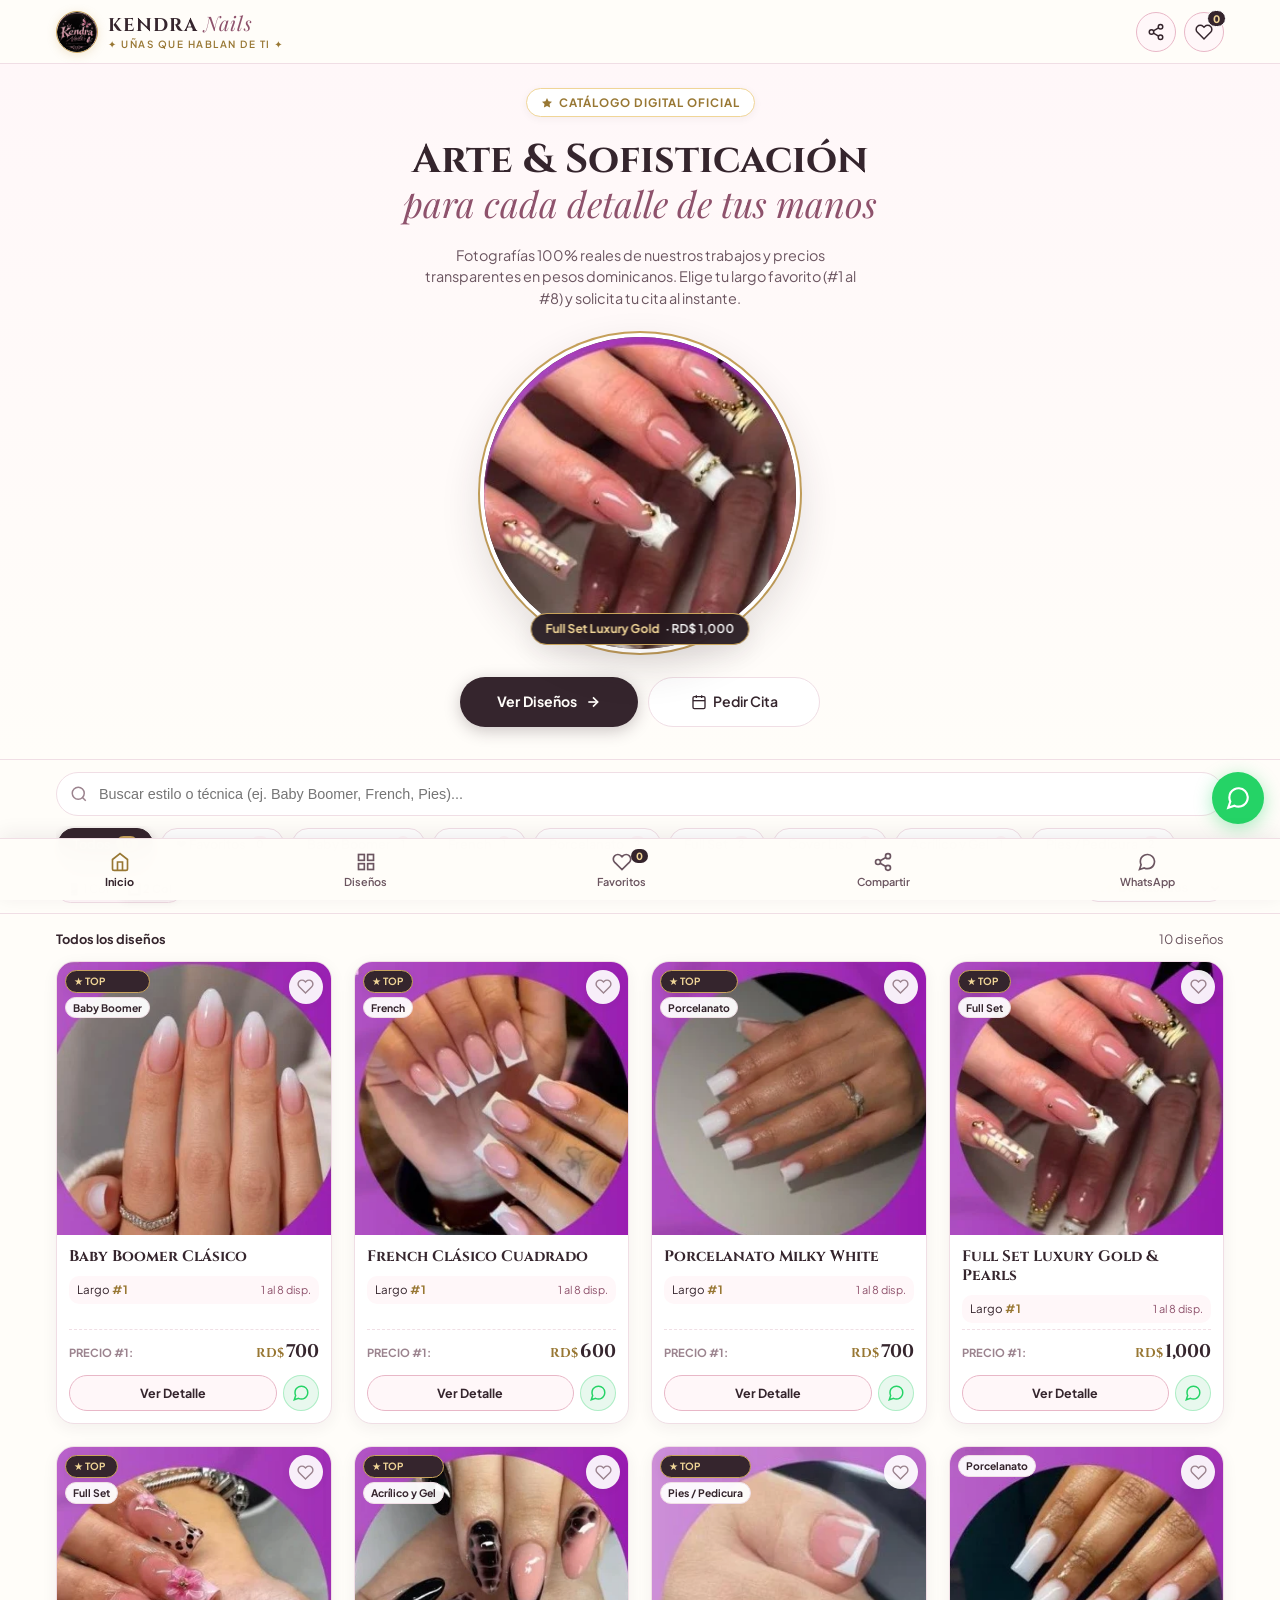
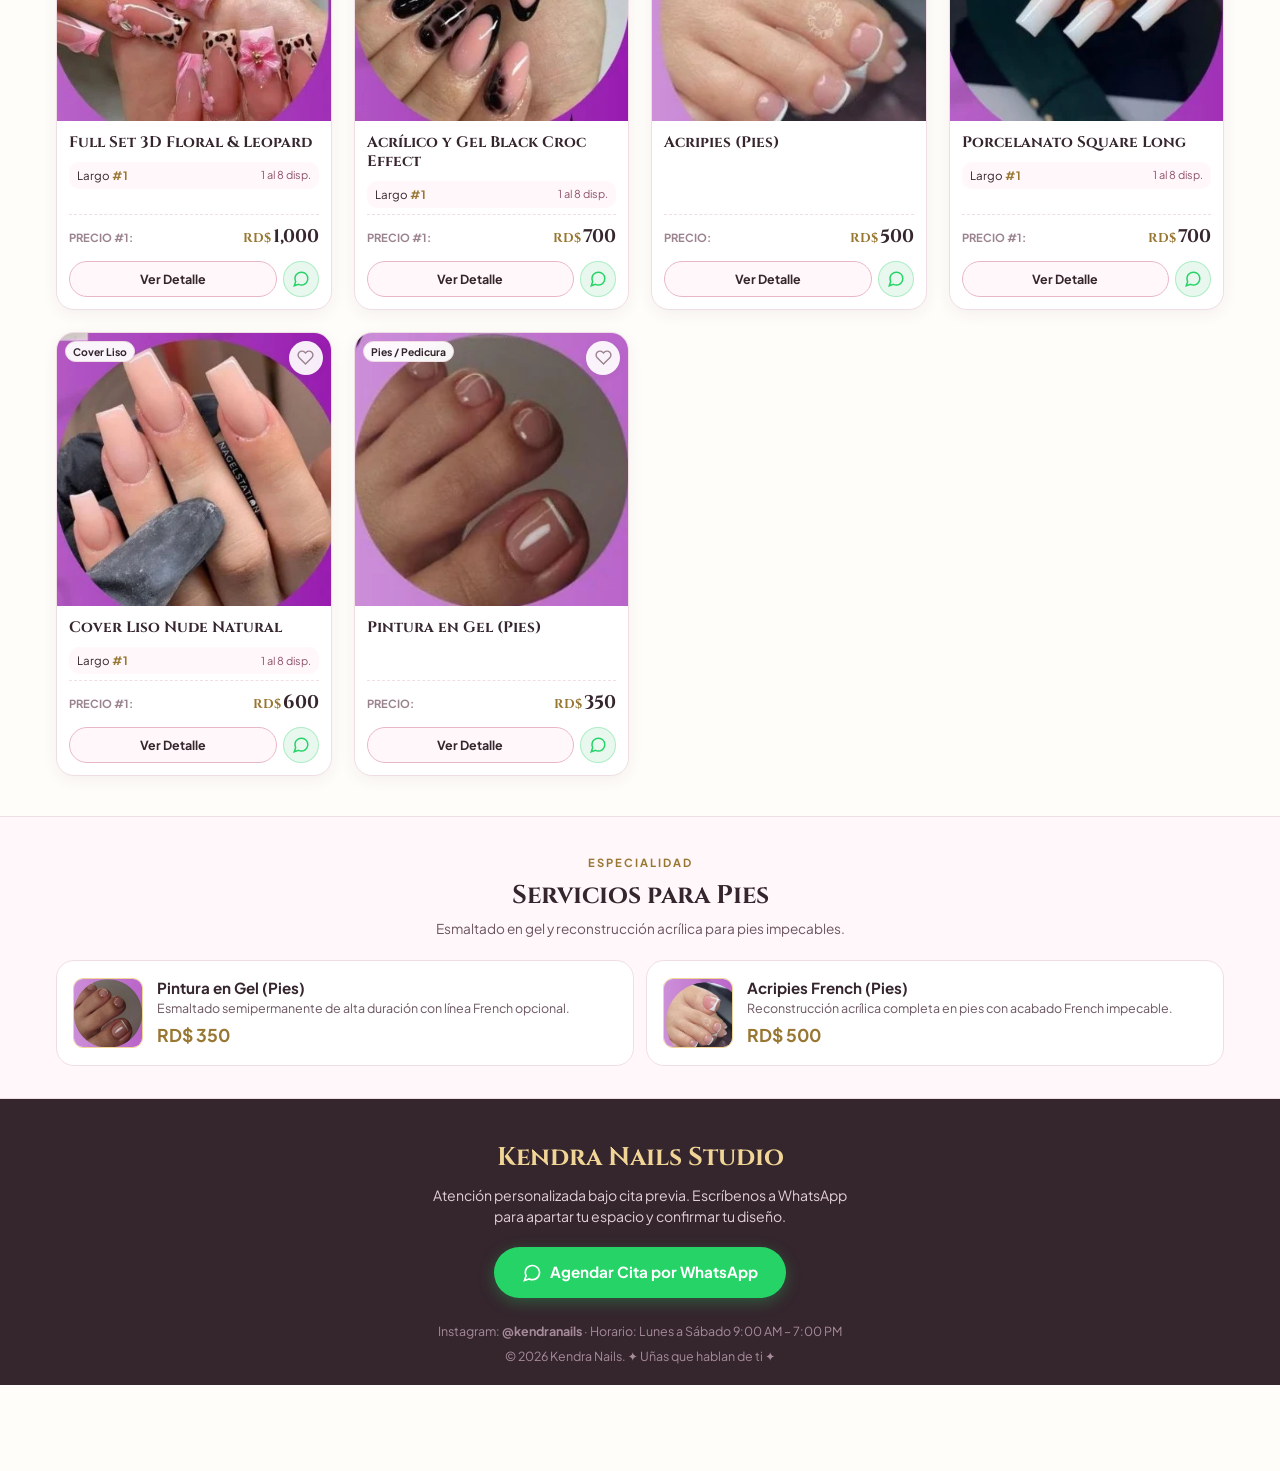
==== index.html @ 07004eea "feat: Kendra Nails Catalogo Digital Premium Mobile-First & PWA" ====
<!DOCTYPE html>
<html lang="es">
<head>
  <meta charset="UTF-8">
  <meta name="viewport" content="width=device-width, initial-scale=1.0, maximum-scale=5.0, viewport-fit=cover">
  <title>Kendra Nails — Catálogo Digital Premium</title>
  <meta name="description" content="Catálogo digital interactivo de Kendra Nails para celulares. Explora diseños de uñas reales, selecciona tu largo (#1 al #8) y consulta precios transparentes en pesos dominicanos.">
  <meta name="theme-color" content="#35252D">

  <!-- Configuración PWA / Modo App en Celulares (iPhone & Android) -->
  <link rel="manifest" href="manifest.json">
  <meta name="apple-mobile-web-app-capable" content="yes">
  <meta name="apple-mobile-web-app-status-bar-style" content="black-translucent">
  <meta name="apple-mobile-web-app-title" content="Kendra Nails">
  <link rel="apple-touch-icon" href="assets/images/crops/kendra_logo_circle.png">
  <link rel="icon" type="image/svg+xml" href="assets/favicon.svg">

  <!-- Open Graph para compartir en WhatsApp e Instagram -->
  <meta property="og:type" content="website">
  <meta property="og:title" content="Kendra Nails — Catálogo Digital Premium">
  <meta property="og:description" content="✦ Uñas que hablan de ti ✦ Explora nuestros diseños y precios reales en acrílico, French, Baby Boomer, Porcelanato y pedicura.">
  <meta property="og:image" content="assets/images/crops/kendra_logo_square.jpg">

  <!-- Google Fonts: Playfair Display, Cinzel, Plus Jakarta Sans -->
  <link rel="preconnect" href="https://fonts.googleapis.com">
  <link rel="preconnect" href="https://fonts.gstatic.com" crossorigin>
  <link href="https://fonts.googleapis.com/css2?family=Cinzel:wght@600;700&family=Playfair+Display:ital,wght@0,600;0,700;1,400&family=Plus+Jakarta+Sans:wght@400;500;600;700;800&display=swap" rel="stylesheet">

  <link rel="stylesheet" href="css/styles.css">
</head>
<body>

  <!-- =======================================================================
       1. CABECERA SUPERIOR MÓVIL (TOP BAR ESTILO APP)
       ======================================================================= -->
  <header class="site-header" id="siteHeader">
    <div class="container header-inner">
      <a href="#inicio" class="header-brand" aria-label="Kendra Nails Inicio">
        <div class="brand-emblem">
          <img src="assets/images/crops/kendra_logo_circle.png" alt="Emblema Kendra Nails" onerror="this.onerror=null; this.src='assets/favicon.svg';">
        </div>
        <div class="brand-titles">
          <span class="brand-name">KENDRA <span>Nails</span></span>
          <span class="brand-tagline">✦ Uñas que hablan de ti ✦</span>
        </div>
      </a>

      <div class="header-actions">
        <!-- Botón Compartir Catálogo -->
        <button class="btn-header-action" id="btnShareCatalog" aria-label="Compartir catálogo" title="Compartir catálogo">
          <svg width="18" height="18" viewBox="0 0 24 24" fill="none" stroke="currentColor" stroke-width="2">
            <circle cx="18" cy="5" r="3"/>
            <circle cx="6" cy="12" r="3"/>
            <circle cx="18" cy="19" r="3"/>
            <line x1="8.59" y1="13.51" x2="15.42" y2="17.49"/>
            <line x1="15.41" y1="6.51" x2="8.59" y2="10.49"/>
          </svg>
        </button>

        <!-- Botón Favoritos -->
        <button class="btn-header-action" id="btnHeaderFav" aria-label="Ver favoritos guardados" title="Mis favoritos">
          <svg width="18" height="18" viewBox="0 0 24 24" fill="none" stroke="currentColor" stroke-width="2">
            <path d="M20.84 4.61a5.5 5.5 0 0 0-7.78 0L12 5.67l-1.06-1.06a5.5 5.5 0 0 0-7.78 7.78l1.06 1.06L12 21.23l7.78-7.78 1.06-1.06a5.5 5.5 0 0 0 0-7.78z"/>
          </svg>
          <span class="fav-counter-badge" id="headerFavBadge">0</span>
        </button>
      </div>
    </div>
  </header>

  <main>
    <!-- =======================================================================
         2. HERO / PORTADA COMPACTA PARA CELULARES
         ======================================================================= -->
    <section class="hero-section" id="inicio">
      <div class="container hero-mobile-container">
        <div class="hero-badge-pill">
          <svg width="12" height="12" viewBox="0 0 24 24" fill="currentColor">
            <polygon points="12 2 15.09 8.26 22 9.27 17 14.14 18.18 21.02 12 17.77 5.82 21.02 7 14.14 2 9.27 8.91 8.26 12 2"/>
          </svg>
          <span>CATÁLOGO DIGITAL OFICIAL</span>
        </div>

        <h1 class="hero-title-mobile">
          Arte & Sofisticación
          <span class="title-accent">para cada detalle de tus manos</span>
        </h1>

        <p class="hero-text-mobile">
          Fotografías 100% reales de nuestros trabajos y precios transparentes en pesos dominicanos. Elige tu largo favorito (#1 al #8) y solicita tu cita al instante.
        </p>

        <!-- Vitrina circular luxury con el trabajo real destacado -->
        <div class="hero-reel-mobile">
          <div class="hero-reel-card">
            <img src="assets/images/crops/fullset_luxury_card.webp" alt="Diseño real Kendra Nails" loading="eager" onerror="this.onerror=null; this.src='assets/images/original/sheet_full_set.jpg';">
          </div>
          <div class="hero-reel-badge">
            <span>Full Set Luxury Gold</span> · RD$ 1,000
          </div>
        </div>

        <div class="hero-cta-group">
          <a href="#catalogo" class="btn-hero-primary">
            <span>Ver Diseños</span>
            <svg width="16" height="16" viewBox="0 0 24 24" fill="none" stroke="currentColor" stroke-width="2.5">
              <line x1="5" y1="12" x2="19" y2="12"/>
              <polyline points="12 5 19 12 12 19"/>
            </svg>
          </a>

          <a href="#contacto" class="btn-hero-secondary">
            <svg width="16" height="16" viewBox="0 0 24 24" fill="none" stroke="currentColor" stroke-width="2">
              <rect x="3" y="4" width="18" height="18" rx="2" ry="2"/>
              <line x1="16" y1="2" x2="16" y2="6"/>
              <line x1="8" y1="2" x2="8" y2="6"/>
              <line x1="3" y1="10" x2="21" y2="10"/>
            </svg>
            <span>Pedir Cita</span>
          </a>
        </div>
      </div>
    </section>

    <!-- =======================================================================
         3. BARRA DE HERRAMIENTAS: BÚSQUEDA Y FILTROS TÁCTILES
         ======================================================================= -->
    <section class="catalog-toolbar-section" id="catalogToolbar">
      <div class="container">
        <!-- Buscador táctil -->
        <div class="toolbar-search-box">
          <svg class="search-icon" width="18" height="18" viewBox="0 0 24 24" fill="none" stroke="currentColor" stroke-width="2">
            <circle cx="11" cy="11" r="8"/>
            <line x1="21" y1="21" x2="16.65" y2="16.65"/>
          </svg>
          <input type="text" id="catalogSearchInput" class="search-input-mobile" placeholder="Buscar estilo o técnica (ej. Baby Boomer, French, Pies)..." autocomplete="off">
          <span class="search-clear-btn" id="searchClearBtn" title="Limpiar búsqueda">&times;</span>
        </div>

        <!-- Filtros horizontales desplazables con el dedo -->
        <nav class="filter-scroll-wrapper" id="filterPillsContainer" aria-label="Categorías de uñas">
          <!-- Renderizado dinámico con JS -->
        </nav>

        <!-- Subfila de controles: Alternar vista 1 Col / 2 Col y ordenar -->
        <div class="catalog-controls-subrow">
          <div class="view-layout-toggle" aria-label="Alternar diseño de cuadrícula">
            <button class="btn-view-toggle" id="btnView1Col" title="Vista grande (1 columna)">
              <span>📱 1 Col</span>
            </button>
            <button class="btn-view-toggle active" id="btnView2Col" title="Vista cuadrícula (2 columnas)">
              <span>🔲 2 Col</span>
            </button>
          </div>

          <div style="display:flex; align-items:center; gap:6px;">
            <select id="catalogSortSelect" class="sort-select-mobile" aria-label="Ordenar catálogo por">
              <option value="destacados">✨ Destacados</option>
              <option value="precio-asc">💵 Menor precio</option>
              <option value="precio-desc">💎 Mayor precio</option>
              <option value="nombre">🔤 Nombre A-Z</option>
            </select>
          </div>
        </div>
      </div>
    </section>

    <!-- =======================================================================
         4. CUADRÍCULA DE DISEÑOS ADAPTADA A CELULAR
         ======================================================================= -->
    <section class="catalog-container" id="catalogo">
      <div class="container">
        <div style="display:flex; justify-content:space-between; align-items:center; margin-bottom:12px; font-size:0.8rem; color:var(--c-text-muted);">
          <span id="activeFilterLabel" style="font-weight:700; color:var(--c-plum);">Todos los diseños</span>
          <span id="catalogResultsCount">Cargando catálogo...</span>
        </div>

        <!-- Cuadrícula interactiva -->
        <div class="designs-grid" id="designsGrid">
          <!-- Renderizado de tarjetas con JavaScript -->
        </div>
      </div>
    </section>

    <!-- =======================================================================
         5. SERVICIOS PARA PIES (DESTACADO)
         ======================================================================= -->
    <section style="padding: 32px 0; background: var(--c-rose-light); border-top: 1px solid var(--c-border); border-bottom: 1px solid var(--c-border);" id="servicios-pies">
      <div class="container">
        <div style="text-align:center; margin-bottom: 20px;">
          <span style="font-size:0.7rem; text-transform:uppercase; letter-spacing:2px; font-weight:700; color:var(--c-gold-dark);">Especialidad</span>
          <h2 style="font-family:var(--font-display); font-size:1.6rem; color:var(--c-plum); margin:4px 0;">Servicios para Pies</h2>
          <p style="font-size:0.85rem; color:var(--c-text-muted);">Esmaltado en gel y reconstrucción acrílica para pies impecables.</p>
        </div>

        <div style="display:grid; grid-template-columns: repeat(auto-fit, minmax(260px, 1fr)); gap: 12px;">
          <div style="background:#FFF; border-radius:var(--radius-md); padding:16px; border:1px solid var(--c-border); display:flex; gap:14px; align-items:center;">
            <img src="assets/images/crops/pies_gel_card.webp" alt="Pintura en gel pies" style="width:70px; height:70px; border-radius:var(--radius-sm); object-fit:cover; border:1px solid var(--c-gold-light);">
            <div>
              <h4 style="font-size:0.95rem; color:var(--c-plum); font-weight:700;">Pintura en Gel (Pies)</h4>
              <p style="font-size:0.78rem; color:var(--c-text-muted); margin-bottom:4px;">Esmaltado semipermanente de alta duración con línea French opcional.</p>
              <strong style="color:var(--c-gold-dark); font-size:1.1rem;">RD$ 350</strong>
            </div>
          </div>

          <div style="background:#FFF; border-radius:var(--radius-md); padding:16px; border:1px solid var(--c-border); display:flex; gap:14px; align-items:center;">
            <img src="assets/images/crops/pies_acripies_card.webp" alt="Acripies pies" style="width:70px; height:70px; border-radius:var(--radius-sm); object-fit:cover; border:1px solid var(--c-gold-light);">
            <div>
              <h4 style="font-size:0.95rem; color:var(--c-plum); font-weight:700;">Acripies French (Pies)</h4>
              <p style="font-size:0.78rem; color:var(--c-text-muted); margin-bottom:4px;">Reconstrucción acrílica completa en pies con acabado French impecable.</p>
              <strong style="color:var(--c-gold-dark); font-size:1.1rem;">RD$ 500</strong>
            </div>
          </div>
        </div>
      </div>
    </section>

    <!-- =======================================================================
         6. CONTACTO & CITAS
         ======================================================================= -->
    <section style="padding: 40px 0 20px; background: var(--c-plum); color: var(--c-ivory);" id="contacto">
      <div class="container" style="text-align: center;">
        <h3 style="font-family:var(--font-display); font-size:1.6rem; color:var(--c-gold-light); margin-bottom:8px;">Kendra Nails Studio</h3>
        <p style="font-size:0.88rem; color:#E2CFD8; max-width:440px; margin:0 auto 20px;">
          Atención personalizada bajo cita previa. Escríbenos a WhatsApp para apartar tu espacio y confirmar tu diseño.
        </p>

        <a href="https://wa.me/8090000000?text=%C2%A1Hola%20Kendra%20Nails!%20Vi%20su%20cat%C3%A1logo%20digital%20y%20me%20gustar%C3%ADa%20agendar%20una%20cita." target="_blank" rel="noopener" style="display:inline-flex; align-items:center; gap:8px; background:var(--c-whatsapp); color:#FFF; padding:14px 28px; border-radius:var(--radius-full); font-weight:700; font-size:0.95rem; box-shadow:0 4px 16px rgba(37,211,102,0.3);">
          <svg width="20" height="20" viewBox="0 0 24 24" fill="none" stroke="currentColor" stroke-width="2">
            <path d="M21 11.5a8.38 8.38 0 0 1-.9 3.8 8.5 8.5 0 0 1-7.6 4.7 8.38 8.38 0 0 1-3.8-.9L3 21l1.9-5.7a8.38 8.38 0 0 1-.9-3.8 8.5 8.5 0 0 1 4.7-7.6 8.38 8.38 0 0 1 3.8-.9h.5a8.48 8.48 0 0 1 8 8v.5z"/>
          </svg>
          <span>Agendar Cita por WhatsApp</span>
        </a>

        <div style="margin-top: 24px; font-size: 0.78rem; color: #A68B99;">
          <p>Instagram: <strong>@kendranails</strong> · Horario: Lunes a Sábado 9:00 AM – 7:00 PM</p>
          <p style="margin-top:6px;">&copy; 2026 Kendra Nails. ✦ Uñas que hablan de ti ✦</p>
        </div>
      </div>
    </section>
  </main>

  <!-- =======================================================================
       7. BOTÓN FLOTANTE DIRECTO DE WHATSAPP
       ======================================================================= -->
  <a href="https://wa.me/8090000000?text=%C2%A1Hola%20Kendra%20Nails!%20Vi%20su%20cat%C3%A1logo%20digital%20y%20tengo%20una%20consulta." target="_blank" rel="noopener" class="floating-wa-bubble" aria-label="Escribir por WhatsApp" title="WhatsApp Kendra Nails">
    <svg width="26" height="26" viewBox="0 0 24 24" fill="none" stroke="currentColor" stroke-width="2">
      <path d="M21 11.5a8.38 8.38 0 0 1-.9 3.8 8.5 8.5 0 0 1-7.6 4.7 8.38 8.38 0 0 1-3.8-.9L3 21l1.9-5.7a8.38 8.38 0 0 1-.9-3.8 8.5 8.5 0 0 1 4.7-7.6 8.38 8.38 0 0 1 3.8-.9h.5a8.48 8.48 0 0 1 8 8v.5z"/>
    </svg>
  </a>

  <!-- =======================================================================
       8. BARRA DE NAVEGACIÓN INFERIOR PARA PULGAR (THUMB BAR CLIENTAS)
       ======================================================================= -->
  <nav class="mobile-bottom-bar" aria-label="Navegación del catálogo">
    <button class="thumb-nav-btn active" data-nav="home">
      <svg width="20" height="20" viewBox="0 0 24 24" fill="none" stroke="currentColor" stroke-width="2">
        <path d="M3 9l9-7 9 7v11a2 2 0 0 1-2 2H5a2 2 0 0 1-2-2z"/>
        <polyline points="9 22 9 12 15 12 15 22"/>
      </svg>
      <span>Inicio</span>
    </button>

    <button class="thumb-nav-btn" data-nav="catalog">
      <svg width="20" height="20" viewBox="0 0 24 24" fill="none" stroke="currentColor" stroke-width="2">
        <rect x="3" y="3" width="7" height="7"/>
        <rect x="14" y="3" width="7" height="7"/>
        <rect x="14" y="14" width="7" height="7"/>
        <rect x="3" y="14" width="7" height="7"/>
      </svg>
      <span>Diseños</span>
    </button>

    <button class="thumb-nav-btn" data-nav="favorites">
      <svg width="20" height="20" viewBox="0 0 24 24" fill="none" stroke="currentColor" stroke-width="2">
        <path d="M20.84 4.61a5.5 5.5 0 0 0-7.78 0L12 5.67l-1.06-1.06a5.5 5.5 0 0 0-7.78 7.78l1.06 1.06L12 21.23l7.78-7.78 1.06-1.06a5.5 5.5 0 0 0 0-7.78z"/>
      </svg>
      <span class="thumb-badge" id="bottomFavBadge">0</span>
      <span>Favoritos</span>
    </button>

    <button class="thumb-nav-btn" data-nav="share">
      <svg width="20" height="20" viewBox="0 0 24 24" fill="none" stroke="currentColor" stroke-width="2">
        <circle cx="18" cy="5" r="3"/>
        <circle cx="6" cy="12" r="3"/>
        <circle cx="18" cy="19" r="3"/>
        <line x1="8.59" y1="13.51" x2="15.42" y2="17.49"/>
        <line x1="15.41" y1="6.51" x2="8.59" y2="10.49"/>
      </svg>
      <span>Compartir</span>
    </button>

    <button class="thumb-nav-btn" data-nav="whatsapp">
      <svg width="20" height="20" viewBox="0 0 24 24" fill="none" stroke="currentColor" stroke-width="2">
        <path d="M21 11.5a8.38 8.38 0 0 1-.9 3.8 8.5 8.5 0 0 1-7.6 4.7 8.38 8.38 0 0 1-3.8-.9L3 21l1.9-5.7a8.38 8.38 0 0 1-.9-3.8 8.5 8.5 0 0 1 4.7-7.6 8.38 8.38 0 0 1 3.8-.9h.5a8.48 8.48 0 0 1 8 8v.5z"/>
      </svg>
      <span>WhatsApp</span>
    </button>
  </nav>

  <!-- =======================================================================
       9. MODAL INFERIOR ESTILO BOTTOM SHEET DRAWER (DETALLE DE DISEÑO)
       ======================================================================= -->
  <div class="modal-overlay" id="designModalBackdrop" role="dialog" aria-modal="true">
    <div class="bottom-sheet-card">
      <div class="sheet-handle-bar"></div>
      
      <div class="sheet-header-mobile">
        <div style="font-family:var(--font-display); font-size:0.95rem; font-weight:700; color:var(--c-plum);" id="sheetModalHeaderCategory">
          Kendra Nails
        </div>
        <button class="btn-sheet-close" id="modalCloseBtn" aria-label="Cerrar">&times;</button>
      </div>

      <div class="sheet-body-scrollable" id="sheetModalBody">
        <!-- Contenido inyectado dinámicamente -->
      </div>

      <!-- Barra de acción fija al alcance del pulgar -->
      <div class="sheet-fixed-footer" id="sheetFixedFooter">
        <!-- Botón de WhatsApp fijado abajo -->
      </div>
    </div>
  </div>

  <!-- Contenedor de Toasts -->
  <div class="toast-container" id="toastContainer" aria-live="polite"></div>

  <script src="js/config.js"></script>
  <script src="js/app.js"></script>
  
  <!-- Registro de Service Worker para PWA -->
  <script>
    if ('serviceWorker' in navigator) {
      window.addEventListener('load', () => {
        navigator.serviceWorker.register('./sw.js').catch(err => console.log('SW error:', err));
      });
    }
  </script>
</body>
</html>
---- css/styles.css ----
/* ==========================================================================
   KENDRA NAILS — PREMIUM DIGITAL CATALOG STYLESHEET (MOBILE-FIRST EDITION)
   Optimizada específicamente para celulares, navegación con pulgar y PWA
   ========================================================================== */

/* --------------------------------------------------------------------------
   1. VARIABLES & DESIGN TOKENS
   -------------------------------------------------------------------------- */
:root {
  /* Paleta oficial de Kendra Nails */
  --c-rose-soft: #E8B7C7;
  --c-rose-light: #FFF7F9;
  --c-ivory: #FFFDF9;
  --c-gold: #C9A45C;
  --c-gold-light: #F0D597;
  --c-gold-dark: #987733;
  --c-plum: #35252D;
  --c-plum-dark: #22161D;
  --c-plum-deep: #190F15;
  --c-plum-light: #4A3440;
  --c-rose-muted: #A66B83;
  --c-rose-deep: #8E526C;

  /* Colores funcionales */
  --c-bg: #FFFDF9;
  --c-bg-card: #FFFFFF;
  --c-bg-alt: #FFF7F9;
  --c-text-main: #2D1E26;
  --c-text-muted: #6B5560;
  --c-text-light: #9B838E;
  --c-border: #F0DEE5;
  --c-border-gold: rgba(201, 164, 92, 0.4);
  --c-success: #2E7D32;
  --c-whatsapp: #25D366;

  /* Gradientes */
  --grad-gold: linear-gradient(135deg, #F0D597 0%, #C9A45C 50%, #987733 100%);
  --grad-plum: linear-gradient(145deg, #3E2935 0%, #24171E 100%);
  --grad-rose: linear-gradient(135deg, #FFF7F9 0%, #F8E5EC 100%);

  /* Tipografías */
  --font-serif: 'Playfair Display', Georgia, serif;
  --font-display: 'Cinzel', 'Playfair Display', serif;
  --font-sans: 'Plus Jakarta Sans', system-ui, -apple-system, BlinkMacSystemFont, 'Segoe UI', Roboto, sans-serif;

  /* Sombras luxury */
  --shadow-sm: 0 2px 8px rgba(53, 37, 45, 0.05);
  --shadow-md: 0 8px 24px rgba(53, 37, 45, 0.08);
  --shadow-lg: 0 16px 40px rgba(53, 37, 45, 0.14);
  --shadow-gold: 0 8px 25px rgba(201, 164, 92, 0.25);
  --shadow-card: 0 4px 16px rgba(53, 37, 45, 0.06);

  /* Bordes & Transiciones */
  --radius-sm: 10px;
  --radius-md: 18px;
  --radius-lg: 26px;
  --radius-full: 9999px;
  --transition-fast: 0.2s cubic-bezier(0.4, 0, 0.2, 1);
  --transition-normal: 0.3s cubic-bezier(0.4, 0, 0.2, 1);
  --transition-bounce: 0.35s cubic-bezier(0.175, 0.885, 0.32, 1.275);

  /* Dimensiones seguras móviles */
  --header-height: 64px;
  --bottom-bar-height: 62px;
  --safe-bottom: env(safe-area-inset-bottom, 0px);
  --safe-top: env(safe-area-inset-top, 0px);
}

/* --------------------------------------------------------------------------
   2. RESET & MOBILE OPTIMIZATIONS
   -------------------------------------------------------------------------- */
*, *::before, *::after {
  box-sizing: border-box;
  margin: 0;
  padding: 0;
  -webkit-tap-highlight-color: transparent;
}

html {
  scroll-behavior: smooth;
  -webkit-text-size-adjust: 100%;
}

body {
  font-family: var(--font-sans);
  background-color: var(--c-bg);
  color: var(--c-text-main);
  line-height: 1.5;
  overflow-x: hidden;
  padding-bottom: calc(var(--bottom-bar-height) + var(--safe-bottom) + 24px);
  touch-action: manipulation;
}

img {
  max-width: 100%;
  height: auto;
  display: block;
  user-select: none;
  -webkit-user-select: none;
}

button {
  font-family: inherit;
  cursor: pointer;
  border: none;
  background: none;
  touch-action: manipulation;
}

a {
  color: inherit;
  text-decoration: none;
}

.container {
  width: 100%;
  max-width: 1200px;
  margin: 0 auto;
  padding: 0 16px;
}

/* --------------------------------------------------------------------------
   3. HEADER / TOP BAR (APP STYLE)
   -------------------------------------------------------------------------- */
.site-header {
  position: sticky;
  top: 0;
  z-index: 100;
  height: calc(var(--header-height) + var(--safe-top));
  padding-top: var(--safe-top);
  background: rgba(255, 253, 249, 0.94);
  backdrop-filter: blur(16px);
  -webkit-backdrop-filter: blur(16px);
  border-bottom: 1px solid var(--c-border);
  transition: var(--transition-normal);
}

.header-inner {
  height: var(--header-height);
  display: flex;
  align-items: center;
  justify-content: space-between;
  gap: 12px;
}

.header-brand {
  display: flex;
  align-items: center;
  gap: 10px;
  min-width: 0;
}

.brand-emblem {
  width: 42px;
  height: 42px;
  border-radius: var(--radius-full);
  border: 1.5px solid var(--c-gold);
  overflow: hidden;
  box-shadow: 0 2px 10px rgba(201, 164, 92, 0.25);
  flex-shrink: 0;
}

.brand-emblem img {
  width: 100%;
  height: 100%;
  object-fit: cover;
}

.brand-titles {
  display: flex;
  flex-direction: column;
  min-width: 0;
}

.brand-name {
  font-family: var(--font-display);
  font-size: 1.15rem;
  font-weight: 700;
  letter-spacing: 1px;
  color: var(--c-plum);
  line-height: 1.1;
  white-space: nowrap;
}

.brand-name span {
  font-family: var(--font-serif);
  font-style: italic;
  font-weight: 400;
  color: var(--c-rose-deep);
  font-size: 1.25rem;
}

.brand-tagline {
  font-size: 0.62rem;
  letter-spacing: 1.5px;
  text-transform: uppercase;
  color: var(--c-gold-dark);
  font-weight: 600;
  white-space: nowrap;
  overflow: hidden;
  text-overflow: ellipsis;
}

.header-actions {
  display: flex;
  align-items: center;
  gap: 8px;
  flex-shrink: 0;
}

.btn-header-action {
  width: 40px;
  height: 40px;
  border-radius: var(--radius-full);
  background: var(--c-rose-light);
  border: 1px solid var(--c-rose-soft);
  color: var(--c-plum);
  display: flex;
  align-items: center;
  justify-content: center;
  position: relative;
  transition: var(--transition-fast);
}

.btn-header-action:active {
  transform: scale(0.92);
  background: var(--c-rose-soft);
}

.fav-counter-badge {
  position: absolute;
  top: -3px;
  right: -3px;
  background: var(--c-plum);
  color: var(--c-gold-light);
  font-size: 0.65rem;
  font-weight: 800;
  padding: 1px 5px;
  border-radius: var(--radius-full);
  min-width: 17px;
  text-align: center;
  border: 1.5px solid #FFFFFF;
}

/* --------------------------------------------------------------------------
   4. HERO / PORTADA COMPACTA & MÓVIL
   -------------------------------------------------------------------------- */
.hero-section {
  position: relative;
  padding: 24px 0 32px;
  background: linear-gradient(180deg, #FFF7F9 0%, #FFFDF9 100%);
  border-bottom: 1px solid var(--c-border);
  overflow: hidden;
}

.hero-mobile-container {
  display: flex;
  flex-direction: column;
  align-items: center;
  text-align: center;
  gap: 20px;
}

.hero-badge-pill {
  display: inline-flex;
  align-items: center;
  gap: 6px;
  padding: 5px 14px;
  border-radius: var(--radius-full);
  background: #FFFFFF;
  border: 1px solid var(--c-gold-light);
  color: var(--c-gold-dark);
  font-size: 0.72rem;
  font-weight: 700;
  letter-spacing: 1px;
  box-shadow: var(--shadow-sm);
}

.hero-title-mobile {
  font-family: var(--font-display);
  font-size: clamp(1.8rem, 6.5vw, 2.5rem);
  font-weight: 700;
  color: var(--c-plum);
  line-height: 1.15;
}

.hero-title-mobile .title-accent {
  font-family: var(--font-serif);
  font-style: italic;
  font-weight: 400;
  color: var(--c-rose-deep);
  display: block;
  font-size: 0.9em;
}

.hero-text-mobile {
  font-size: 0.9rem;
  color: var(--c-text-muted);
  max-width: 440px;
  line-height: 1.5;
  margin: 0 auto;
}

/* Vitrina de fotos circular con destello luxury */
.hero-reel-mobile {
  position: relative;
  width: 100%;
  max-width: 320px;
  margin: 4px auto;
}

.hero-reel-card {
  position: relative;
  width: 100%;
  aspect-ratio: 1 / 1;
  border-radius: 50%;
  border: 4px solid #FFFFFF;
  box-shadow: var(--shadow-lg), 0 0 0 2px var(--c-gold);
  overflow: hidden;
  background: var(--c-plum);
}

.hero-reel-card img {
  width: 100%;
  height: 100%;
  object-fit: cover;
  transform: scale(1.05);
}

.hero-reel-badge {
  position: absolute;
  bottom: 8px;
  left: 50%;
  transform: translateX(-50%);
  background: rgba(34, 22, 29, 0.92);
  backdrop-filter: blur(8px);
  color: #FFFFFF;
  padding: 6px 14px;
  border-radius: var(--radius-full);
  font-size: 0.75rem;
  font-weight: 600;
  white-space: nowrap;
  border: 1px solid var(--c-gold);
  box-shadow: var(--shadow-md);
  display: flex;
  align-items: center;
  gap: 6px;
}

.hero-reel-badge span {
  color: var(--c-gold-light);
  font-weight: 700;
}

/* Botones de acción principales */
.hero-cta-group {
  display: flex;
  width: 100%;
  max-width: 360px;
  gap: 10px;
}

.btn-hero-primary {
  flex: 1;
  display: flex;
  align-items: center;
  justify-content: center;
  gap: 8px;
  padding: 13px 18px;
  border-radius: var(--radius-full);
  background: var(--c-plum);
  color: var(--c-ivory);
  font-size: 0.88rem;
  font-weight: 700;
  box-shadow: 0 4px 16px rgba(53, 37, 45, 0.25);
  transition: transform var(--transition-fast);
}

.btn-hero-primary:active {
  transform: scale(0.96);
}

.btn-hero-secondary {
  flex: 1;
  display: flex;
  align-items: center;
  justify-content: center;
  gap: 6px;
  padding: 13px 14px;
  border-radius: var(--radius-full);
  background: #FFFFFF;
  border: 1.5px solid var(--c-border);
  color: var(--c-plum);
  font-size: 0.88rem;
  font-weight: 600;
}

.btn-hero-secondary:active {
  transform: scale(0.96);
}

/* --------------------------------------------------------------------------
   5. BARRA DE HERRAMIENTAS Y FILTROS ADAPTABLES
   -------------------------------------------------------------------------- */
.catalog-toolbar-section {
  position: sticky;
  top: calc(var(--header-height) + var(--safe-top));
  z-index: 95;
  background: rgba(255, 253, 249, 0.96);
  backdrop-filter: blur(14px);
  -webkit-backdrop-filter: blur(14px);
  border-bottom: 1px solid var(--c-border);
  padding: 12px 0 8px;
}

.toolbar-search-box {
  position: relative;
  margin-bottom: 10px;
}

.toolbar-search-box .search-icon {
  position: absolute;
  left: 14px;
  top: 50%;
  transform: translateY(-50%);
  color: var(--c-text-light);
  pointer-events: none;
}

.search-input-mobile {
  width: 100%;
  height: 44px;
  padding: 0 38px 0 42px;
  border-radius: var(--radius-full);
  border: 1.5px solid var(--c-border);
  background: #FFFFFF;
  font-size: 0.9rem;
  color: var(--c-text-main);
  outline: none;
  transition: border-color var(--transition-fast);
}

.search-input-mobile:focus {
  border-color: var(--c-gold);
}

.search-clear-btn {
  position: absolute;
  right: 12px;
  top: 50%;
  transform: translateY(-50%);
  width: 24px;
  height: 24px;
  border-radius: 50%;
  background: var(--c-border);
  color: var(--c-plum);
  display: none;
  align-items: center;
  justify-content: center;
  font-size: 0.9rem;
  cursor: pointer;
}

.search-clear-btn.active {
  display: flex;
}

/* Pastillas de filtro horizontales con desplazamiento táctil suave */
.filter-scroll-wrapper {
  display: flex;
  align-items: center;
  gap: 8px;
  overflow-x: auto;
  padding: 2px 2px 8px;
  scrollbar-width: none;
  -webkit-overflow-scrolling: touch;
}

.filter-scroll-wrapper::-webkit-scrollbar {
  display: none;
}

.filter-pill {
  padding: 7px 14px;
  border-radius: var(--radius-full);
  background: #FFFFFF;
  border: 1px solid var(--c-border);
  color: var(--c-text-muted);
  font-size: 0.8rem;
  font-weight: 600;
  white-space: nowrap;
  display: inline-flex;
  align-items: center;
  gap: 5px;
  flex-shrink: 0;
  transition: background var(--transition-fast), color var(--transition-fast);
}

.filter-pill:active {
  transform: scale(0.95);
}

.filter-pill.active {
  background: var(--c-plum);
  color: var(--c-ivory);
  border-color: var(--c-plum);
  box-shadow: 0 2px 8px rgba(53, 37, 45, 0.2);
}

.filter-pill.active .pill-count {
  background: var(--c-gold);
  color: var(--c-plum-dark);
}

.pill-count {
  font-size: 0.68rem;
  padding: 1px 5px;
  border-radius: var(--radius-full);
  background: var(--c-rose-light);
  color: var(--c-plum);
  font-weight: 700;
}

/* Barra de control secundario: Vista y Orden */
.catalog-controls-subrow {
  display: flex;
  align-items: center;
  justify-content: space-between;
  padding: 6px 0 2px;
  font-size: 0.8rem;
  color: var(--c-text-muted);
}

.view-layout-toggle {
  display: flex;
  align-items: center;
  background: var(--c-rose-light);
  border: 1px solid var(--c-border);
  border-radius: var(--radius-full);
  padding: 2px;
  gap: 2px;
}

.btn-view-toggle {
  padding: 4px 8px;
  border-radius: var(--radius-full);
  color: var(--c-text-muted);
  display: flex;
  align-items: center;
  justify-content: center;
  font-size: 0.72rem;
  gap: 4px;
}

.btn-view-toggle.active {
  background: #FFFFFF;
  color: var(--c-plum);
  font-weight: 700;
  box-shadow: var(--shadow-sm);
}

.sort-select-mobile {
  padding: 5px 10px;
  border-radius: var(--radius-full);
  border: 1px solid var(--c-border);
  background: #FFFFFF;
  color: var(--c-plum);
  font-size: 0.78rem;
  font-weight: 600;
}

/* --------------------------------------------------------------------------
   6. CUADRÍCULA DE DISEÑOS EN CELULAR (1 COLUMNA & 2 COLUMNAS)
   -------------------------------------------------------------------------- */
.catalog-container {
  padding: 16px 0 40px;
}

/* Modo 2 Columnas (Por defecto en celular para visualización rápida) */
.designs-grid {
  display: grid;
  grid-template-columns: repeat(2, 1fr);
  gap: 12px;
}

/* Modo 1 Columna (Vista editorial grande tipo Instagram Feed) */
.designs-grid.view-1-col {
  grid-template-columns: 1fr;
  gap: 20px;
  max-width: 500px;
  margin: 0 auto;
}

.design-card {
  position: relative;
  background: #FFFFFF;
  border-radius: var(--radius-md);
  border: 1px solid var(--c-border);
  box-shadow: var(--shadow-card);
  overflow: hidden;
  display: flex;
  flex-direction: column;
}

.card-media {
  position: relative;
  width: 100%;
  aspect-ratio: 1 / 1;
  background: var(--c-bg-alt);
  overflow: hidden;
}

.card-img {
  width: 100%;
  height: 100%;
  object-fit: cover;
}

.card-badge-top-left {
  position: absolute;
  top: 8px;
  left: 8px;
  display: flex;
  flex-direction: column;
  gap: 4px;
  z-index: 2;
}

.badge-featured-mini {
  background: var(--c-plum);
  color: var(--c-gold-light);
  font-size: 0.62rem;
  font-weight: 700;
  padding: 3px 8px;
  border-radius: var(--radius-full);
  border: 1px solid var(--c-gold);
  box-shadow: var(--shadow-sm);
}

.badge-cat-mini {
  background: rgba(255, 255, 255, 0.94);
  color: var(--c-plum);
  font-size: 0.65rem;
  font-weight: 700;
  padding: 2px 7px;
  border-radius: var(--radius-full);
  border: 1px solid var(--c-border);
  width: fit-content;
}

.btn-card-fav {
  position: absolute;
  top: 8px;
  right: 8px;
  width: 34px;
  height: 34px;
  border-radius: 50%;
  background: rgba(255, 255, 255, 0.92);
  box-shadow: var(--shadow-sm);
  display: flex;
  align-items: center;
  justify-content: center;
  color: var(--c-text-light);
  z-index: 2;
  transition: transform var(--transition-fast);
}

.btn-card-fav:active {
  transform: scale(1.15);
}

.btn-card-fav.active {
  color: #E53935;
  background: #FFF0F2;
}

.card-content {
  padding: 12px;
  display: flex;
  flex-direction: column;
  flex: 1;
}

.card-title-text {
  font-family: var(--font-display);
  font-size: 0.95rem;
  font-weight: 700;
  color: var(--c-plum);
  line-height: 1.25;
  margin-bottom: 4px;
}

.designs-grid.view-1-col .card-title-text {
  font-size: 1.15rem;
}

.card-desc-snippet {
  display: none;
  font-size: 0.82rem;
  color: var(--c-text-muted);
  line-height: 1.4;
  margin-bottom: 8px;
}

.designs-grid.view-1-col .card-desc-snippet {
  display: -webkit-box;
  -webkit-line-clamp: 2;
  -webkit-box-orient: vertical;
  overflow: hidden;
}

/* Selector interactivo de largo en la tarjeta */
.card-lengths-chips {
  margin: 6px 0;
  background: var(--c-rose-light);
  padding: 5px 8px;
  border-radius: var(--radius-sm);
  display: flex;
  align-items: center;
  justify-content: space-between;
  font-size: 0.72rem;
  color: var(--c-plum);
}

.card-lengths-chips strong {
  color: var(--c-gold-dark);
}

.card-price-row {
  margin-top: auto;
  padding-top: 8px;
  border-top: 1px dashed var(--c-border);
  display: flex;
  align-items: baseline;
  justify-content: space-between;
}

.card-price-amount {
  font-family: var(--font-display);
  font-size: 1.15rem;
  font-weight: 700;
  color: var(--c-plum);
}

.designs-grid.view-1-col .card-price-amount {
  font-size: 1.35rem;
}

.card-price-amount .currency {
  font-size: 0.8rem;
  color: var(--c-gold-dark);
  margin-right: 2px;
}

.card-actions-row {
  display: grid;
  grid-template-columns: 1fr auto;
  gap: 6px;
  margin-top: 10px;
}

.btn-card-open {
  padding: 8px 10px;
  border-radius: var(--radius-full);
  background: var(--c-rose-light);
  border: 1px solid var(--c-rose-soft);
  color: var(--c-plum);
  font-size: 0.78rem;
  font-weight: 700;
  text-align: center;
}

.btn-card-open:active {
  background: var(--c-plum);
  color: #FFFFFF;
}

.btn-card-quick-wa {
  width: 36px;
  height: 36px;
  border-radius: 50%;
  background: #E8F8EE;
  color: var(--c-whatsapp);
  border: 1px solid rgba(37, 211, 102, 0.3);
  display: flex;
  align-items: center;
  justify-content: center;
}

.btn-card-quick-wa:active {
  transform: scale(0.9);
  background: var(--c-whatsapp);
  color: #FFFFFF;
}

/* --------------------------------------------------------------------------
   7. MODAL ESTILO BOTTOM SHEET DRAWER (NATIVO DE CELULAR)
   -------------------------------------------------------------------------- */
.modal-overlay {
  position: fixed;
  inset: 0;
  background: rgba(25, 15, 21, 0.75);
  backdrop-filter: blur(8px);
  -webkit-backdrop-filter: blur(8px);
  z-index: 2000;
  display: flex;
  align-items: flex-end;
  justify-content: center;
  opacity: 0;
  visibility: hidden;
  transition: opacity 0.25s ease, visibility 0.25s ease;
}

.modal-overlay.active {
  opacity: 1;
  visibility: visible;
}

.bottom-sheet-card {
  width: 100%;
  max-width: 600px;
  max-height: 88vh;
  background: #FFFFFF;
  border-radius: 24px 24px 0 0;
  display: flex;
  flex-direction: column;
  box-shadow: 0 -8px 30px rgba(0, 0, 0, 0.25);
  transform: translateY(100%);
  transition: transform 0.3s cubic-bezier(0.16, 1, 0.3, 1);
  overflow: hidden;
}

.modal-overlay.active .bottom-sheet-card {
  transform: translateY(0);
}

.sheet-handle-bar {
  width: 44px;
  height: 5px;
  background: #E0CCD5;
  border-radius: var(--radius-full);
  margin: 10px auto 4px;
  flex-shrink: 0;
}

.sheet-header-mobile {
  display: flex;
  align-items: center;
  justify-content: space-between;
  padding: 8px 18px 12px;
  border-bottom: 1px solid var(--c-border);
}

.btn-sheet-close {
  width: 32px;
  height: 32px;
  border-radius: 50%;
  background: var(--c-rose-light);
  color: var(--c-plum);
  display: flex;
  align-items: center;
  justify-content: center;
  font-size: 1.2rem;
  font-weight: 700;
}

.sheet-body-scrollable {
  overflow-y: auto;
  padding: 16px 18px 100px; /* Padding extra para que el botón flotante no tape texto */
  -webkit-overflow-scrolling: touch;
}

/* Pestañas multimedia táctiles */
.sheet-tabs-row {
  display: flex;
  gap: 6px;
  overflow-x: auto;
  padding-bottom: 10px;
  scrollbar-width: none;
}

.sheet-tab-pill {
  padding: 6px 12px;
  border-radius: var(--radius-full);
  background: var(--c-rose-light);
  border: 1px solid var(--c-border);
  color: var(--c-plum);
  font-size: 0.75rem;
  font-weight: 700;
  white-space: nowrap;
}

.sheet-tab-pill.active {
  background: var(--c-plum);
  color: var(--c-gold-light);
  border-color: var(--c-plum);
}

/* Cuadrícula de selector de largos en el modal */
.modal-lengths-grid {
  display: grid;
  grid-template-columns: repeat(4, 1fr);
  gap: 8px;
  margin: 12px 0 16px;
}

.modal-length-btn {
  padding: 8px 4px;
  border-radius: var(--radius-sm);
  background: #FFFFFF;
  border: 1.5px solid var(--c-border);
  color: var(--c-plum);
  font-size: 0.78rem;
  font-weight: 700;
  text-align: center;
  transition: var(--transition-fast);
}

.modal-length-btn.active {
  background: var(--c-plum);
  color: var(--c-gold-light);
  border-color: var(--c-plum);
  box-shadow: 0 2px 8px rgba(53, 37, 45, 0.25);
}

/* Barra fija inferior en el modal con el botón de WhatsApp al alcance del pulgar */
.sheet-fixed-footer {
  position: absolute;
  bottom: 0;
  left: 0;
  right: 0;
  background: rgba(255, 255, 255, 0.98);
  backdrop-filter: blur(12px);
  padding: 12px 18px calc(12px + var(--safe-bottom));
  border-top: 1px solid var(--c-border);
  display: flex;
  gap: 10px;
  z-index: 10;
}

.btn-sheet-wa-cta {
  flex: 1;
  display: flex;
  align-items: center;
  justify-content: center;
  gap: 8px;
  padding: 14px;
  border-radius: var(--radius-full);
  background: var(--c-whatsapp);
  color: #FFFFFF;
  font-weight: 700;
  font-size: 0.92rem;
  box-shadow: 0 4px 14px rgba(37, 211, 102, 0.35);
}

.btn-sheet-wa-cta:active {
  transform: scale(0.97);
}

/* --------------------------------------------------------------------------
   8. BARRA DE NAVEGACIÓN INFERIOR PARA MÓVILES (THUMB BAR)
   -------------------------------------------------------------------------- */
.mobile-bottom-bar {
  position: fixed;
  bottom: 0;
  left: 0;
  right: 0;
  height: calc(var(--bottom-bar-height) + var(--safe-bottom));
  padding-bottom: var(--safe-bottom);
  background: rgba(255, 253, 249, 0.98);
  backdrop-filter: blur(16px);
  -webkit-backdrop-filter: blur(16px);
  border-top: 1px solid var(--c-border);
  display: flex;
  align-items: center;
  justify-content: space-around;
  z-index: 1000;
  box-shadow: 0 -4px 20px rgba(53, 37, 45, 0.08);
}

.thumb-nav-btn {
  display: flex;
  flex-direction: column;
  align-items: center;
  justify-content: center;
  gap: 3px;
  color: var(--c-text-muted);
  font-size: 0.68rem;
  font-weight: 600;
  padding: 6px 14px;
  position: relative;
  transition: color var(--transition-fast);
}

.thumb-nav-btn:active {
  transform: scale(0.92);
}

.thumb-nav-btn.active {
  color: var(--c-plum);
  font-weight: 700;
}

.thumb-nav-btn.active svg {
  color: var(--c-gold-dark);
}

.thumb-badge {
  position: absolute;
  top: 3px;
  right: 12px;
  background: var(--c-plum);
  color: var(--c-gold-light);
  font-size: 0.62rem;
  font-weight: 800;
  padding: 1px 5px;
  border-radius: var(--radius-full);
}

/* Botón flotante directo para WhatsApp */
.floating-wa-bubble {
  position: fixed;
  bottom: calc(var(--bottom-bar-height) + var(--safe-bottom) + 14px);
  right: 16px;
  width: 52px;
  height: 52px;
  border-radius: 50%;
  background: var(--c-whatsapp);
  color: #FFFFFF;
  display: flex;
  align-items: center;
  justify-content: center;
  box-shadow: 0 4px 18px rgba(37, 211, 102, 0.4);
  z-index: 900;
  transition: transform var(--transition-fast);
}

.floating-wa-bubble:active {
  transform: scale(0.9);
}

/* --------------------------------------------------------------------------
   9. TOASTS & NOTIFICACIONES
   -------------------------------------------------------------------------- */
.toast-container {
  position: fixed;
  bottom: calc(var(--bottom-bar-height) + var(--safe-bottom) + 16px);
  left: 50%;
  transform: translateX(-50%);
  z-index: 2500;
  display: flex;
  flex-direction: column;
  gap: 8px;
  pointer-events: none;
  max-width: 90vw;
}

.toast {
  background: var(--c-plum-dark);
  color: var(--c-ivory);
  padding: 10px 18px;
  border-radius: var(--radius-full);
  font-size: 0.82rem;
  font-weight: 600;
  display: flex;
  align-items: center;
  gap: 8px;
  box-shadow: var(--shadow-lg);
  border: 1px solid var(--c-gold);
}

/* Estilos de tablet y escritorio (conservando la elegancia en pantallas grandes) */
@media (min-width: 768px) {
  .designs-grid {
    grid-template-columns: repeat(3, 1fr);
    gap: 18px;
  }
  .designs-grid.view-1-col {
    grid-template-columns: repeat(2, 1fr);
    max-width: 800px;
  }
}

@media (min-width: 1024px) {
  .designs-grid {
    grid-template-columns: repeat(4, 1fr);
    gap: 22px;
  }
  .bottom-sheet-card {
    border-radius: var(--radius-lg);
    margin: auto;
  }
  .modal-overlay {
    align-items: center;
    padding: 20px;
  }
}
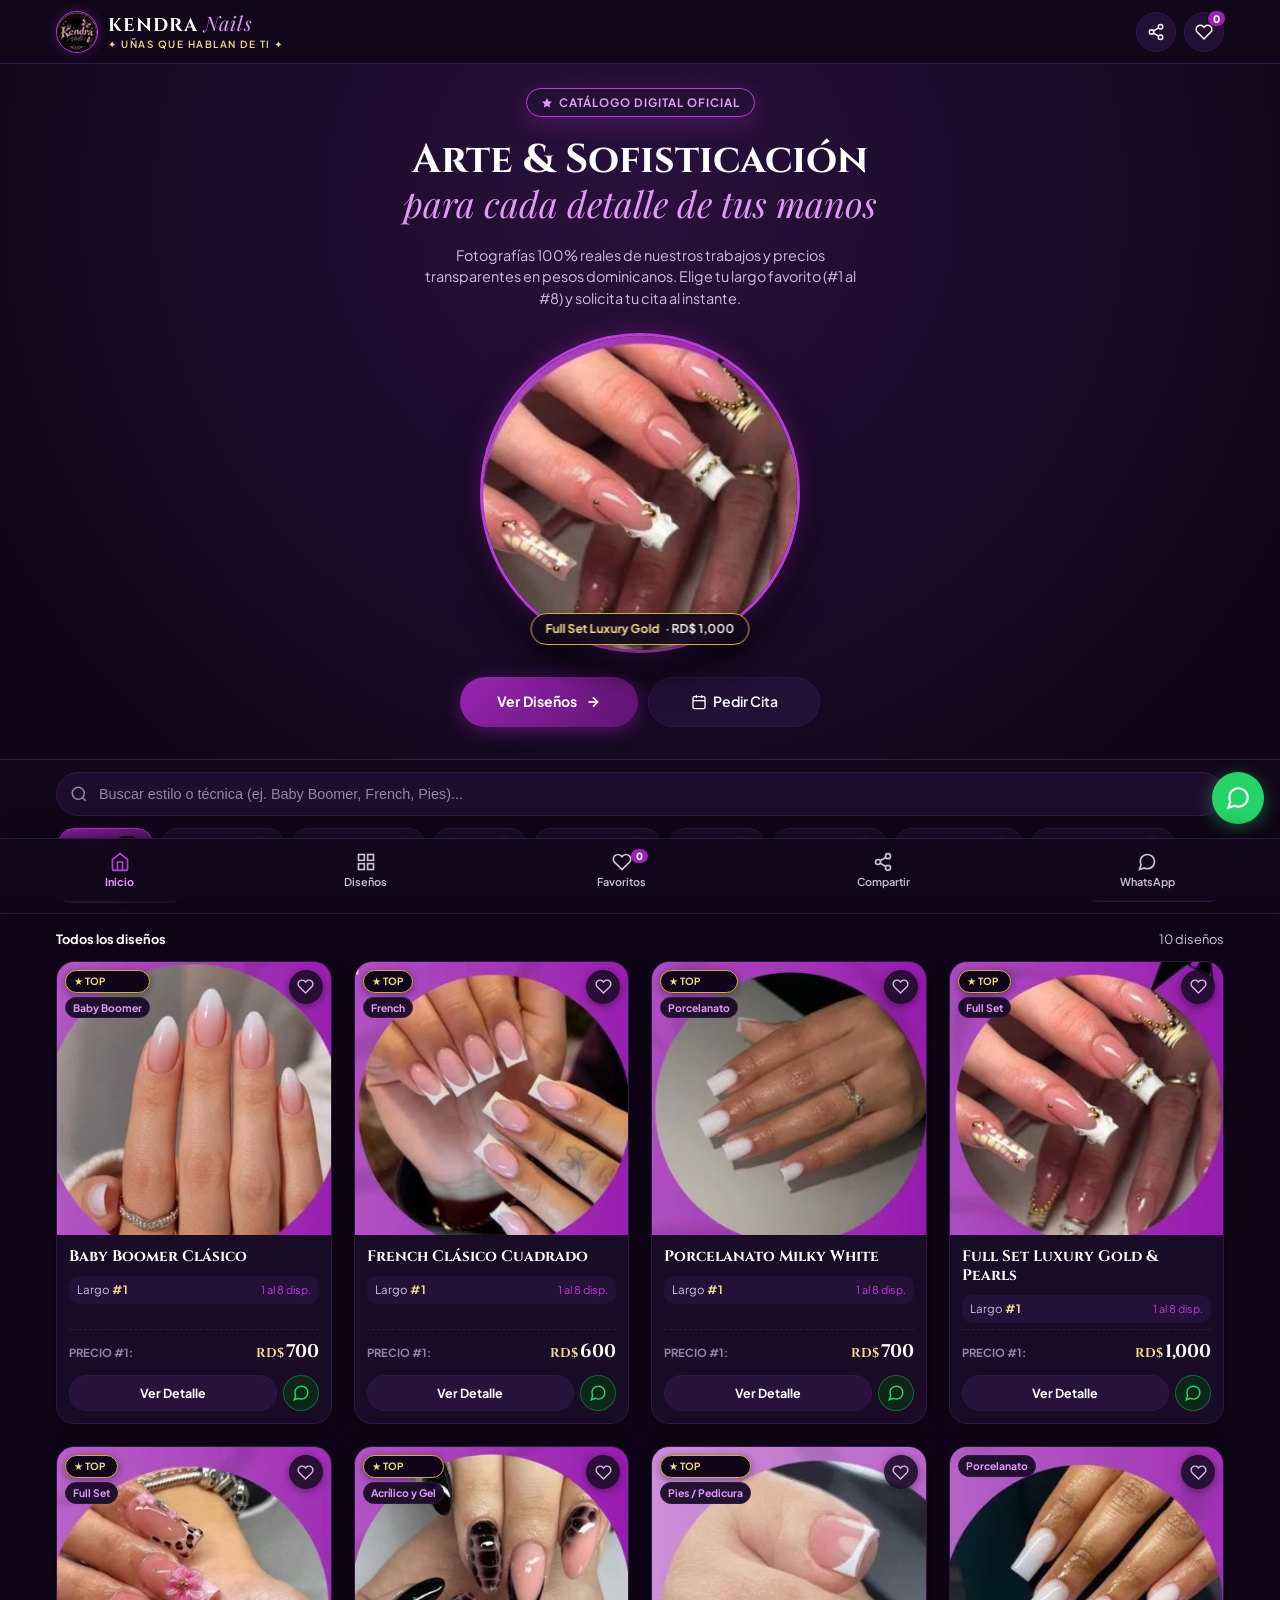
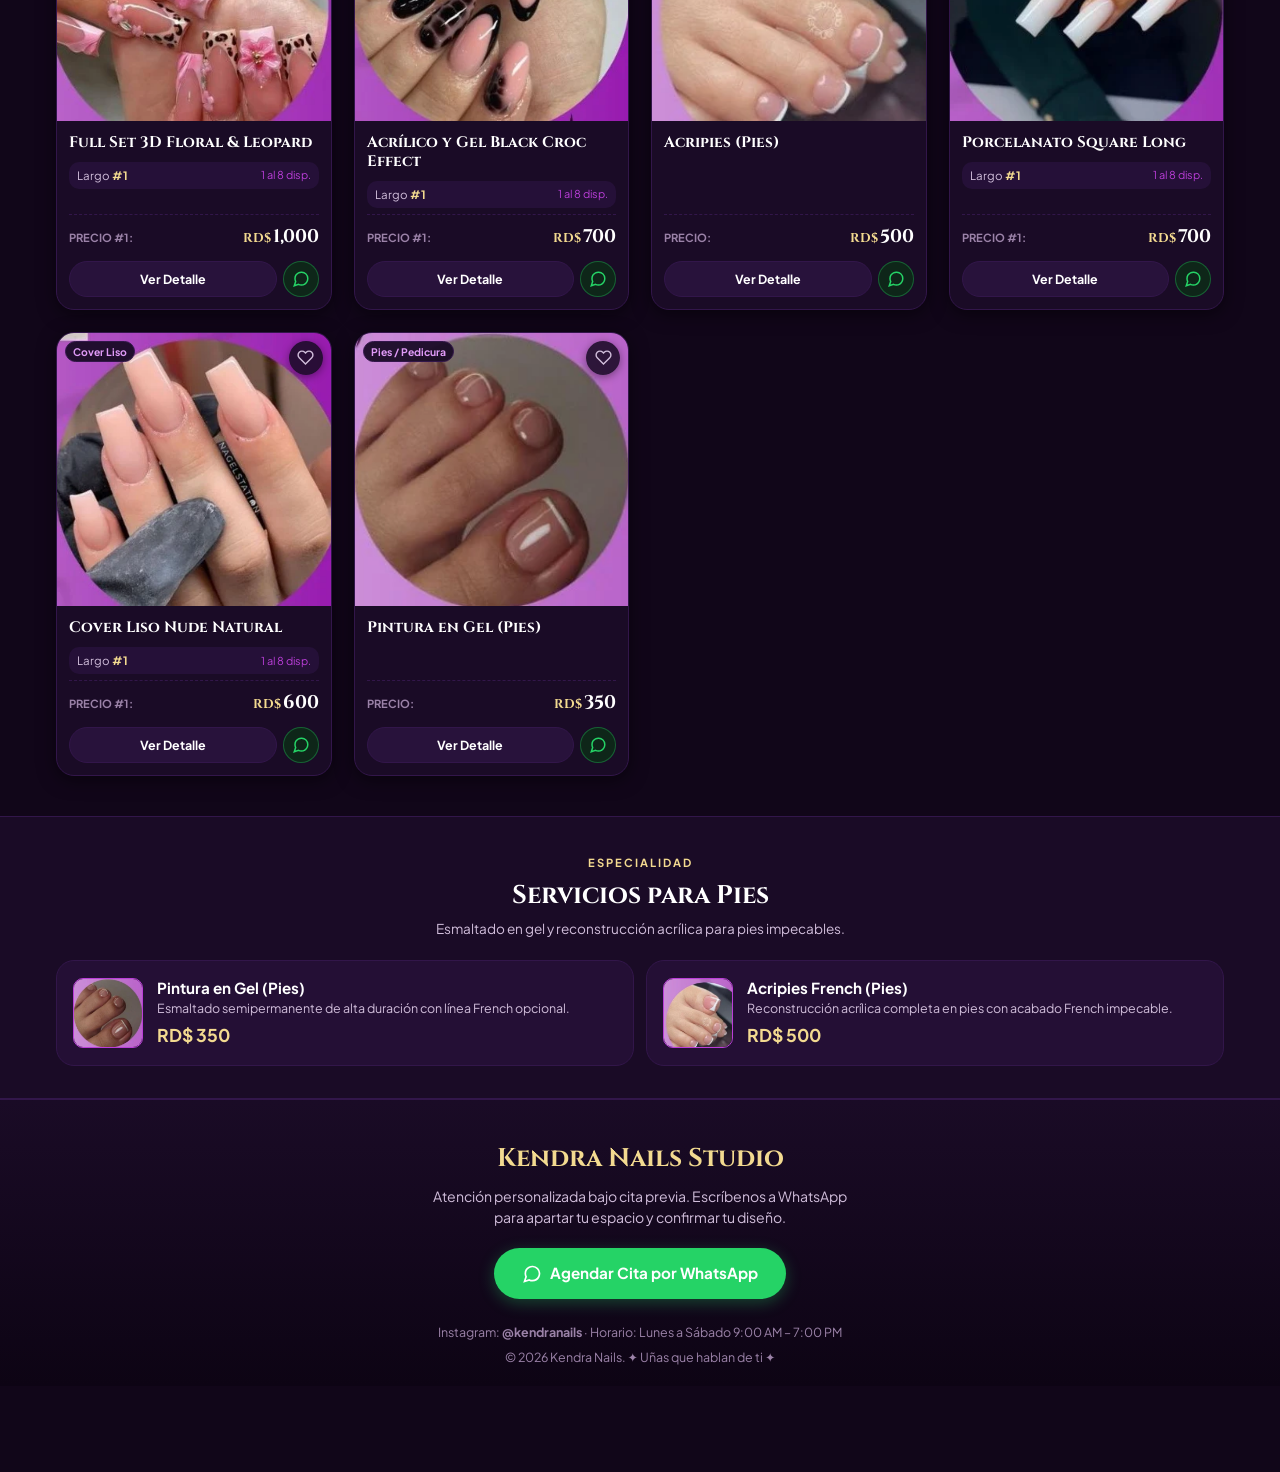
==== commit 278411f2: "feat: tema morado oscuro gotico luxury para el catalogo" ====
--- a/index.html
+++ b/index.html
@@ -5,7 +5,7 @@
   <meta name="viewport" content="width=device-width, initial-scale=1.0, maximum-scale=5.0, viewport-fit=cover">
   <title>Kendra Nails — Catálogo Digital Premium</title>
   <meta name="description" content="Catálogo digital interactivo de Kendra Nails para celulares. Explora diseños de uñas reales, selecciona tu largo (#1 al #8) y consulta precios transparentes en pesos dominicanos.">
-  <meta name="theme-color" content="#35252D">
+  <meta name="theme-color" content="#110619">
 
   <!-- Configuración PWA / Modo App en Celulares (iPhone & Android) -->
   <link rel="manifest" href="manifest.json">
@@ -185,30 +185,30 @@
     <!-- =======================================================================
          5. SERVICIOS PARA PIES (DESTACADO)
          ======================================================================= -->
-    <section style="padding: 32px 0; background: var(--c-rose-light); border-top: 1px solid var(--c-border); border-bottom: 1px solid var(--c-border);" id="servicios-pies">
+    <section style="padding: 32px 0; background: var(--c-purple-card); border-top: 1px solid var(--c-border); border-bottom: 1px solid var(--c-border);" id="servicios-pies">
       <div class="container">
         <div style="text-align:center; margin-bottom: 20px;">
-          <span style="font-size:0.7rem; text-transform:uppercase; letter-spacing:2px; font-weight:700; color:var(--c-gold-dark);">Especialidad</span>
-          <h2 style="font-family:var(--font-display); font-size:1.6rem; color:var(--c-plum); margin:4px 0;">Servicios para Pies</h2>
+          <span style="font-size:0.7rem; text-transform:uppercase; letter-spacing:2px; font-weight:700; color:var(--c-gold-light);">Especialidad</span>
+          <h2 style="font-family:var(--font-display); font-size:1.6rem; color:#FFFFFF; margin:4px 0;">Servicios para Pies</h2>
           <p style="font-size:0.85rem; color:var(--c-text-muted);">Esmaltado en gel y reconstrucción acrílica para pies impecables.</p>
         </div>
 
         <div style="display:grid; grid-template-columns: repeat(auto-fit, minmax(260px, 1fr)); gap: 12px;">
-          <div style="background:#FFF; border-radius:var(--radius-md); padding:16px; border:1px solid var(--c-border); display:flex; gap:14px; align-items:center;">
-            <img src="assets/images/crops/pies_gel_card.webp" alt="Pintura en gel pies" style="width:70px; height:70px; border-radius:var(--radius-sm); object-fit:cover; border:1px solid var(--c-gold-light);">
+          <div style="background:var(--c-purple-elevated); border-radius:var(--radius-md); padding:16px; border:1px solid var(--c-border); display:flex; gap:14px; align-items:center;">
+            <img src="assets/images/crops/pies_gel_card.webp" alt="Pintura en gel pies" style="width:70px; height:70px; border-radius:var(--radius-sm); object-fit:cover; border:1px solid var(--c-purple-glow);">
             <div>
-              <h4 style="font-size:0.95rem; color:var(--c-plum); font-weight:700;">Pintura en Gel (Pies)</h4>
+              <h4 style="font-size:0.95rem; color:#FFFFFF; font-weight:700;">Pintura en Gel (Pies)</h4>
               <p style="font-size:0.78rem; color:var(--c-text-muted); margin-bottom:4px;">Esmaltado semipermanente de alta duración con línea French opcional.</p>
-              <strong style="color:var(--c-gold-dark); font-size:1.1rem;">RD$ 350</strong>
+              <strong style="color:var(--c-gold-light); font-size:1.1rem;">RD$ 350</strong>
             </div>
           </div>
 
-          <div style="background:#FFF; border-radius:var(--radius-md); padding:16px; border:1px solid var(--c-border); display:flex; gap:14px; align-items:center;">
-            <img src="assets/images/crops/pies_acripies_card.webp" alt="Acripies pies" style="width:70px; height:70px; border-radius:var(--radius-sm); object-fit:cover; border:1px solid var(--c-gold-light);">
+          <div style="background:var(--c-purple-elevated); border-radius:var(--radius-md); padding:16px; border:1px solid var(--c-border); display:flex; gap:14px; align-items:center;">
+            <img src="assets/images/crops/pies_acripies_card.webp" alt="Acripies pies" style="width:70px; height:70px; border-radius:var(--radius-sm); object-fit:cover; border:1px solid var(--c-purple-glow);">
             <div>
-              <h4 style="font-size:0.95rem; color:var(--c-plum); font-weight:700;">Acripies French (Pies)</h4>
+              <h4 style="font-size:0.95rem; color:#FFFFFF; font-weight:700;">Acripies French (Pies)</h4>
               <p style="font-size:0.78rem; color:var(--c-text-muted); margin-bottom:4px;">Reconstrucción acrílica completa en pies con acabado French impecable.</p>
-              <strong style="color:var(--c-gold-dark); font-size:1.1rem;">RD$ 500</strong>
+              <strong style="color:var(--c-gold-light); font-size:1.1rem;">RD$ 500</strong>
             </div>
           </div>
         </div>
@@ -218,10 +218,10 @@
     <!-- =======================================================================
          6. CONTACTO & CITAS
          ======================================================================= -->
-    <section style="padding: 40px 0 20px; background: var(--c-plum); color: var(--c-ivory);" id="contacto">
+    <section style="padding: 40px 0 20px; background: linear-gradient(180deg, #1A0B26 0%, #0D0414 100%); color: var(--c-ivory); border-top: 1px solid var(--c-border);" id="contacto">
       <div class="container" style="text-align: center;">
         <h3 style="font-family:var(--font-display); font-size:1.6rem; color:var(--c-gold-light); margin-bottom:8px;">Kendra Nails Studio</h3>
-        <p style="font-size:0.88rem; color:#E2CFD8; max-width:440px; margin:0 auto 20px;">
+        <p style="font-size:0.88rem; color:var(--c-text-muted); max-width:440px; margin:0 auto 20px;">
           Atención personalizada bajo cita previa. Escríbenos a WhatsApp para apartar tu espacio y confirmar tu diseño.
         </p>
 
@@ -232,7 +232,7 @@
           <span>Agendar Cita por WhatsApp</span>
         </a>
 
-        <div style="margin-top: 24px; font-size: 0.78rem; color: #A68B99;">
+        <div style="margin-top: 24px; font-size: 0.78rem; color: var(--c-text-light);">
           <p>Instagram: <strong>@kendranails</strong> · Horario: Lunes a Sábado 9:00 AM – 7:00 PM</p>
           <p style="margin-top:6px;">&copy; 2026 Kendra Nails. ✦ Uñas que hablan de ti ✦</p>
         </div>
--- a/css/styles.css
+++ b/css/styles.css
@@ -4,51 +4,64 @@
    ========================================================================== */
 
 /* --------------------------------------------------------------------------
-   1. VARIABLES & DESIGN TOKENS
+   1. VARIABLES & DESIGN TOKENS (TEMA GÓTICO MORADO OSCURO LUXURY)
    -------------------------------------------------------------------------- */
 :root {
-  /* Paleta oficial de Kendra Nails */
-  --c-rose-soft: #E8B7C7;
-  --c-rose-light: #FFF7F9;
-  --c-ivory: #FFFDF9;
-  --c-gold: #C9A45C;
-  --c-gold-light: #F0D597;
-  --c-gold-dark: #987733;
-  --c-plum: #35252D;
-  --c-plum-dark: #22161D;
-  --c-plum-deep: #190F15;
-  --c-plum-light: #4A3440;
-  --c-rose-muted: #A66B83;
-  --c-rose-deep: #8E526C;
+  /* Tonalidades morado gótico inspiradas en el color oficial de referencia (#9A24B2) */
+  --c-purple-gothic: #9A24B2;       /* Morado vibrante característico */
+  --c-purple-glow: #BA3ED8;         /* Morado brillante para brillos y bordes activos */
+  --c-purple-light: #E09AF7;        /* Lavanda claro para títulos y destacados */
+  --c-purple-deep: #110619;         /* Fondo base ultra oscuro gótico */
+  --c-purple-card: #1A0B26;         /* Fondo de tarjetas y paneles */
+  --c-purple-elevated: #240F35;     /* Superficie elevada (inputs, botones, chips) */
+  --c-purple-border: #32164A;       /* Borde oscuro morado */
+
+  /* Paleta complementaria y detalles de lujo */
+  --c-rose-soft: #421B5F;
+  --c-rose-light: #251036;
+  --c-ivory: #FAF5FC;
+  --c-gold: #D4AF37;
+  --c-gold-light: #F3DA90;
+  --c-gold-dark: #C9A45C;
+  --c-plum: #FFFFFF;                /* Títulos en blanco brillante para contraste */
+  --c-plum-dark: #0D0414;
+  --c-plum-deep: #08020D;
+  --c-plum-light: #3D1A54;
+  --c-rose-muted: #B885A8;
+  --c-rose-deep: #BA3ED8;
 
   /* Colores funcionales */
-  --c-bg: #FFFDF9;
-  --c-bg-card: #FFFFFF;
-  --c-bg-alt: #FFF7F9;
-  --c-text-main: #2D1E26;
-  --c-text-muted: #6B5560;
-  --c-text-light: #9B838E;
-  --c-border: #F0DEE5;
-  --c-border-gold: rgba(201, 164, 92, 0.4);
-  --c-success: #2E7D32;
+  --c-bg: #110619;                  /* Fondo gótico principal */
+  --c-bg-card: #1A0B26;             /* Fondo de tarjetas */
+  --c-bg-alt: #170922;              /* Fondo secundario */
+  --c-text-main: #FFFFFF;           /* Texto blanco perla nítido */
+  --c-text-muted: #D1BEDB;          /* Texto secundario lavanda plateado suave */
+  --c-text-light: #9B82A8;          /* Texto suave */
+  --c-border: #32164A;              /* Bordes oscuros góticos */
+  --c-border-gold: rgba(212, 175, 55, 0.45);
+  --c-border-purple: rgba(154, 36, 178, 0.4);
+  --c-success: #25D366;
   --c-whatsapp: #25D366;
 
-  /* Gradientes */
-  --grad-gold: linear-gradient(135deg, #F0D597 0%, #C9A45C 50%, #987733 100%);
-  --grad-plum: linear-gradient(145deg, #3E2935 0%, #24171E 100%);
-  --grad-rose: linear-gradient(135deg, #FFF7F9 0%, #F8E5EC 100%);
+  /* Gradientes góticos */
+  --grad-gold: linear-gradient(135deg, #F3DA90 0%, #D4AF37 50%, #987733 100%);
+  --grad-plum: linear-gradient(145deg, #2D143D 0%, #150A1F 100%);
+  --grad-rose: linear-gradient(135deg, #240F35 0%, #170A23 100%);
+  --grad-gothic: linear-gradient(135deg, #9A24B2 0%, #5E1470 100%);
+  --grad-hero: radial-gradient(circle at 50% 20%, #2A103D 0%, #110619 85%);
 
   /* Tipografías */
   --font-serif: 'Playfair Display', Georgia, serif;
   --font-display: 'Cinzel', 'Playfair Display', serif;
   --font-sans: 'Plus Jakarta Sans', system-ui, -apple-system, BlinkMacSystemFont, 'Segoe UI', Roboto, sans-serif;
 
-  /* Sombras luxury */
-  --shadow-sm: 0 2px 8px rgba(53, 37, 45, 0.05);
-  --shadow-md: 0 8px 24px rgba(53, 37, 45, 0.08);
-  --shadow-lg: 0 16px 40px rgba(53, 37, 45, 0.14);
-  --shadow-gold: 0 8px 25px rgba(201, 164, 92, 0.25);
-  --shadow-card: 0 4px 16px rgba(53, 37, 45, 0.06);
+  /* Sombras luxury góticas */
+  --shadow-sm: 0 2px 8px rgba(0, 0, 0, 0.4);
+  --shadow-md: 0 8px 24px rgba(0, 0, 0, 0.55);
+  --shadow-lg: 0 16px 40px rgba(0, 0, 0, 0.75);
+  --shadow-gold: 0 8px 25px rgba(212, 175, 55, 0.25);
+  --shadow-purple: 0 6px 22px rgba(154, 36, 178, 0.35);
+  --shadow-card: 0 4px 18px rgba(0, 0, 0, 0.5);
 
   /* Bordes & Transiciones */
   --radius-sm: 10px;
@@ -128,7 +141,7 @@
   z-index: 100;
   height: calc(var(--header-height) + var(--safe-top));
   padding-top: var(--safe-top);
-  background: rgba(255, 253, 249, 0.94);
+  background: rgba(18, 7, 27, 0.95);
   backdrop-filter: blur(16px);
   -webkit-backdrop-filter: blur(16px);
   border-bottom: 1px solid var(--c-border);
@@ -154,9 +167,9 @@
   width: 42px;
   height: 42px;
   border-radius: var(--radius-full);
-  border: 1.5px solid var(--c-gold);
+  border: 1.5px solid var(--c-purple-glow);
   overflow: hidden;
-  box-shadow: 0 2px 10px rgba(201, 164, 92, 0.25);
+  box-shadow: 0 0 12px rgba(154, 36, 178, 0.4);
   flex-shrink: 0;
 }
 
@@ -177,7 +190,7 @@
   font-size: 1.15rem;
   font-weight: 700;
   letter-spacing: 1px;
-  color: var(--c-plum);
+  color: #FFFFFF;
   line-height: 1.1;
   white-space: nowrap;
 }
@@ -186,7 +199,7 @@
   font-family: var(--font-serif);
   font-style: italic;
   font-weight: 400;
-  color: var(--c-rose-deep);
+  color: var(--c-purple-light);
   font-size: 1.25rem;
 }
 
@@ -194,7 +207,7 @@
   font-size: 0.62rem;
   letter-spacing: 1.5px;
   text-transform: uppercase;
-  color: var(--c-gold-dark);
+  color: var(--c-gold-light);
   font-weight: 600;
   white-space: nowrap;
   overflow: hidden;
@@ -212,9 +225,9 @@
   width: 40px;
   height: 40px;
   border-radius: var(--radius-full);
-  background: var(--c-rose-light);
-  border: 1px solid var(--c-rose-soft);
-  color: var(--c-plum);
+  background: var(--c-purple-elevated);
+  border: 1px solid var(--c-border);
+  color: #FFFFFF;
   display: flex;
   align-items: center;
   justify-content: center;
@@ -224,22 +237,22 @@
 
 .btn-header-action:active {
   transform: scale(0.92);
-  background: var(--c-rose-soft);
+  background: var(--c-purple-gothic);
 }
 
 .fav-counter-badge {
   position: absolute;
   top: -3px;
   right: -3px;
-  background: var(--c-plum);
-  color: var(--c-gold-light);
+  background: var(--c-purple-gothic);
+  color: #FFFFFF;
   font-size: 0.65rem;
   font-weight: 800;
   padding: 1px 5px;
   border-radius: var(--radius-full);
   min-width: 17px;
   text-align: center;
-  border: 1.5px solid #FFFFFF;
+  border: 1.5px solid var(--c-purple-deep);
 }
 
 /* --------------------------------------------------------------------------
@@ -248,7 +261,7 @@
 .hero-section {
   position: relative;
   padding: 24px 0 32px;
-  background: linear-gradient(180deg, #FFF7F9 0%, #FFFDF9 100%);
+  background: var(--grad-hero);
   border-bottom: 1px solid var(--c-border);
   overflow: hidden;
 }
@@ -267,20 +280,20 @@
   gap: 6px;
   padding: 5px 14px;
   border-radius: var(--radius-full);
-  background: #FFFFFF;
-  border: 1px solid var(--c-gold-light);
-  color: var(--c-gold-dark);
+  background: #240F35;
+  border: 1px solid var(--c-purple-glow);
+  color: var(--c-purple-light);
   font-size: 0.72rem;
   font-weight: 700;
   letter-spacing: 1px;
-  box-shadow: var(--shadow-sm);
+  box-shadow: var(--shadow-purple);
 }
 
 .hero-title-mobile {
   font-family: var(--font-display);
   font-size: clamp(1.8rem, 6.5vw, 2.5rem);
   font-weight: 700;
-  color: var(--c-plum);
+  color: #FFFFFF;
   line-height: 1.15;
 }
 
@@ -288,7 +301,7 @@
   font-family: var(--font-serif);
   font-style: italic;
   font-weight: 400;
-  color: var(--c-rose-deep);
+  color: var(--c-purple-light);
   display: block;
   font-size: 0.9em;
 }
@@ -314,10 +327,10 @@
   width: 100%;
   aspect-ratio: 1 / 1;
   border-radius: 50%;
-  border: 4px solid #FFFFFF;
-  box-shadow: var(--shadow-lg), 0 0 0 2px var(--c-gold);
+  border: 3.5px solid var(--c-purple-glow);
+  box-shadow: 0 0 25px rgba(154, 36, 178, 0.45), var(--shadow-lg);
   overflow: hidden;
-  background: var(--c-plum);
+  background: var(--c-purple-card);
 }
 
 .hero-reel-card img {
@@ -332,7 +345,7 @@
   bottom: 8px;
   left: 50%;
   transform: translateX(-50%);
-  background: rgba(34, 22, 29, 0.92);
+  background: rgba(18, 7, 27, 0.92);
   backdrop-filter: blur(8px);
   color: #FFFFFF;
   padding: 6px 14px;
@@ -368,12 +381,12 @@
   gap: 8px;
   padding: 13px 18px;
   border-radius: var(--radius-full);
-  background: var(--c-plum);
-  color: var(--c-ivory);
+  background: var(--grad-gothic);
+  color: #FFFFFF;
   font-size: 0.88rem;
   font-weight: 700;
-  box-shadow: 0 4px 16px rgba(53, 37, 45, 0.25);
-  transition: transform var(--transition-fast);
+  box-shadow: 0 4px 18px rgba(154, 36, 178, 0.45);
+  transition: transform var(--transition-fast), box-shadow var(--transition-fast);
 }
 
 .btn-hero-primary:active {
@@ -388,11 +401,17 @@
   gap: 6px;
   padding: 13px 14px;
   border-radius: var(--radius-full);
-  background: #FFFFFF;
+  background: var(--c-purple-elevated);
   border: 1.5px solid var(--c-border);
-  color: var(--c-plum);
+  color: #FFFFFF;
   font-size: 0.88rem;
   font-weight: 600;
+  transition: transform var(--transition-fast), background var(--transition-fast);
+}
+
+.btn-hero-secondary:active {
+  transform: scale(0.96);
+  background: var(--c-purple-card);
 }
 
 .btn-hero-secondary:active {
@@ -406,7 +425,7 @@
   position: sticky;
   top: calc(var(--header-height) + var(--safe-top));
   z-index: 95;
-  background: rgba(255, 253, 249, 0.96);
+  background: rgba(18, 7, 27, 0.96);
   backdrop-filter: blur(14px);
   -webkit-backdrop-filter: blur(14px);
   border-bottom: 1px solid var(--c-border);
@@ -433,15 +452,20 @@
   padding: 0 38px 0 42px;
   border-radius: var(--radius-full);
   border: 1.5px solid var(--c-border);
-  background: #FFFFFF;
+  background: #1F0D2E;
   font-size: 0.9rem;
-  color: var(--c-text-main);
+  color: #FFFFFF;
   outline: none;
-  transition: border-color var(--transition-fast);
+  transition: border-color var(--transition-fast), box-shadow var(--transition-fast);
+}
+
+.search-input-mobile::placeholder {
+  color: #9B82A8;
 }
 
 .search-input-mobile:focus {
-  border-color: var(--c-gold);
+  border-color: var(--c-purple-glow);
+  box-shadow: 0 0 12px rgba(154, 36, 178, 0.35);
 }
 
 .search-clear-btn {
@@ -452,8 +476,8 @@
   width: 24px;
   height: 24px;
   border-radius: 50%;
-  background: var(--c-border);
-  color: var(--c-plum);
+  background: #32164A;
+  color: #FFFFFF;
   display: none;
   align-items: center;
   justify-content: center;
@@ -483,7 +507,7 @@
 .filter-pill {
   padding: 7px 14px;
   border-radius: var(--radius-full);
-  background: #FFFFFF;
+  background: #1F0D2E;
   border: 1px solid var(--c-border);
   color: var(--c-text-muted);
   font-size: 0.8rem;
@@ -501,23 +525,23 @@
 }
 
 .filter-pill.active {
-  background: var(--c-plum);
-  color: var(--c-ivory);
-  border-color: var(--c-plum);
-  box-shadow: 0 2px 8px rgba(53, 37, 45, 0.2);
+  background: var(--grad-gothic);
+  color: #FFFFFF;
+  border-color: var(--c-purple-glow);
+  box-shadow: 0 2px 10px rgba(154, 36, 178, 0.4);
 }
 
 .filter-pill.active .pill-count {
-  background: var(--c-gold);
-  color: var(--c-plum-dark);
+  background: #110619;
+  color: #FFFFFF;
 }
 
 .pill-count {
   font-size: 0.68rem;
   padding: 1px 5px;
   border-radius: var(--radius-full);
-  background: var(--c-rose-light);
-  color: var(--c-plum);
+  background: #2D1442;
+  color: var(--c-purple-light);
   font-weight: 700;
 }
 
@@ -534,7 +558,7 @@
 .view-layout-toggle {
   display: flex;
   align-items: center;
-  background: var(--c-rose-light);
+  background: #1F0D2E;
   border: 1px solid var(--c-border);
   border-radius: var(--radius-full);
   padding: 2px;
@@ -553,18 +577,18 @@
 }
 
 .btn-view-toggle.active {
-  background: #FFFFFF;
-  color: var(--c-plum);
-  font-weight: 700;
-  box-shadow: var(--shadow-sm);
+  background: #35164E;
+  color: #FFFFFF;
+  font-weight: 700;
+  box-shadow: 0 2px 6px rgba(0, 0, 0, 0.3);
 }
 
 .sort-select-mobile {
   padding: 5px 10px;
   border-radius: var(--radius-full);
   border: 1px solid var(--c-border);
-  background: #FFFFFF;
-  color: var(--c-plum);
+  background: #1F0D2E;
+  color: #FFFFFF;
   font-size: 0.78rem;
   font-weight: 600;
 }
@@ -593,7 +617,7 @@
 
 .design-card {
   position: relative;
-  background: #FFFFFF;
+  background: var(--c-bg-card);
   border-radius: var(--radius-md);
   border: 1px solid var(--c-border);
   box-shadow: var(--shadow-card);
@@ -627,7 +651,7 @@
 }
 
 .badge-featured-mini {
-  background: var(--c-plum);
+  background: #110619;
   color: var(--c-gold-light);
   font-size: 0.62rem;
   font-weight: 700;
@@ -638,8 +662,8 @@
 }
 
 .badge-cat-mini {
-  background: rgba(255, 255, 255, 0.94);
-  color: var(--c-plum);
+  background: rgba(26, 11, 38, 0.95);
+  color: var(--c-purple-light);
   font-size: 0.65rem;
   font-weight: 700;
   padding: 2px 7px;
@@ -655,12 +679,12 @@
   width: 34px;
   height: 34px;
   border-radius: 50%;
-  background: rgba(255, 255, 255, 0.92);
+  background: rgba(26, 11, 38, 0.88);
   box-shadow: var(--shadow-sm);
   display: flex;
   align-items: center;
   justify-content: center;
-  color: var(--c-text-light);
+  color: var(--c-text-muted);
   z-index: 2;
   transition: transform var(--transition-fast);
 }
@@ -670,8 +694,8 @@
 }
 
 .btn-card-fav.active {
-  color: #E53935;
-  background: #FFF0F2;
+  color: #FF4D6D;
+  background: #3A0F22;
 }
 
 .card-content {
@@ -685,7 +709,7 @@
   font-family: var(--font-display);
   font-size: 0.95rem;
   font-weight: 700;
-  color: var(--c-plum);
+  color: #FFFFFF;
   line-height: 1.25;
   margin-bottom: 4px;
 }
@@ -712,18 +736,18 @@
 /* Selector interactivo de largo en la tarjeta */
 .card-lengths-chips {
   margin: 6px 0;
-  background: var(--c-rose-light);
+  background: #251038;
   padding: 5px 8px;
   border-radius: var(--radius-sm);
   display: flex;
   align-items: center;
   justify-content: space-between;
   font-size: 0.72rem;
-  color: var(--c-plum);
+  color: var(--c-text-muted);
 }
 
 .card-lengths-chips strong {
-  color: var(--c-gold-dark);
+  color: var(--c-gold-light);
 }
 
 .card-price-row {
@@ -739,7 +763,7 @@
   font-family: var(--font-display);
   font-size: 1.15rem;
   font-weight: 700;
-  color: var(--c-plum);
+  color: #FFFFFF;
 }
 
 .designs-grid.view-1-col .card-price-amount {
@@ -748,7 +772,7 @@
 
 .card-price-amount .currency {
   font-size: 0.8rem;
-  color: var(--c-gold-dark);
+  color: var(--c-gold-light);
   margin-right: 2px;
 }
 
@@ -762,16 +786,16 @@
 .btn-card-open {
   padding: 8px 10px;
   border-radius: var(--radius-full);
-  background: var(--c-rose-light);
-  border: 1px solid var(--c-rose-soft);
-  color: var(--c-plum);
+  background: #28123B;
+  border: 1px solid var(--c-border);
+  color: #FFFFFF;
   font-size: 0.78rem;
   font-weight: 700;
   text-align: center;
 }
 
 .btn-card-open:active {
-  background: var(--c-plum);
+  background: var(--grad-gothic);
   color: #FFFFFF;
 }
 
@@ -779,9 +803,9 @@
   width: 36px;
   height: 36px;
   border-radius: 50%;
-  background: #E8F8EE;
+  background: #0E2619;
   color: var(--c-whatsapp);
-  border: 1px solid rgba(37, 211, 102, 0.3);
+  border: 1px solid rgba(37, 211, 102, 0.35);
   display: flex;
   align-items: center;
   justify-content: center;
@@ -799,9 +823,9 @@
 .modal-overlay {
   position: fixed;
   inset: 0;
-  background: rgba(25, 15, 21, 0.75);
-  backdrop-filter: blur(8px);
-  -webkit-backdrop-filter: blur(8px);
+  background: rgba(8, 2, 13, 0.85);
+  backdrop-filter: blur(10px);
+  -webkit-backdrop-filter: blur(10px);
   z-index: 2000;
   display: flex;
   align-items: flex-end;
@@ -820,11 +844,12 @@
   width: 100%;
   max-width: 600px;
   max-height: 88vh;
-  background: #FFFFFF;
+  background: #180924;
+  border-top: 1px solid #3B1B54;
   border-radius: 24px 24px 0 0;
   display: flex;
   flex-direction: column;
-  box-shadow: 0 -8px 30px rgba(0, 0, 0, 0.25);
+  box-shadow: 0 -8px 30px rgba(0, 0, 0, 0.7);
   transform: translateY(100%);
   transition: transform 0.3s cubic-bezier(0.16, 1, 0.3, 1);
   overflow: hidden;
@@ -837,7 +862,7 @@
 .sheet-handle-bar {
   width: 44px;
   height: 5px;
-  background: #E0CCD5;
+  background: #4A2466;
   border-radius: var(--radius-full);
   margin: 10px auto 4px;
   flex-shrink: 0;
@@ -849,14 +874,18 @@
   justify-content: space-between;
   padding: 8px 18px 12px;
   border-bottom: 1px solid var(--c-border);
+}
+
+.sheet-header-mobile h3 {
+  color: #FFFFFF;
 }
 
 .btn-sheet-close {
   width: 32px;
   height: 32px;
   border-radius: 50%;
-  background: var(--c-rose-light);
-  color: var(--c-plum);
+  background: #250F35;
+  color: #FFFFFF;
   display: flex;
   align-items: center;
   justify-content: center;
@@ -882,18 +911,19 @@
 .sheet-tab-pill {
   padding: 6px 12px;
   border-radius: var(--radius-full);
-  background: var(--c-rose-light);
+  background: #220E32;
   border: 1px solid var(--c-border);
-  color: var(--c-plum);
+  color: var(--c-text-muted);
   font-size: 0.75rem;
   font-weight: 700;
   white-space: nowrap;
 }
 
 .sheet-tab-pill.active {
-  background: var(--c-plum);
-  color: var(--c-gold-light);
-  border-color: var(--c-plum);
+  background: var(--grad-gothic);
+  color: #FFFFFF;
+  border-color: var(--c-purple-glow);
+  box-shadow: 0 2px 8px rgba(154, 36, 178, 0.35);
 }
 
 /* Cuadrícula de selector de largos en el modal */
@@ -907,9 +937,9 @@
 .modal-length-btn {
   padding: 8px 4px;
   border-radius: var(--radius-sm);
-  background: #FFFFFF;
+  background: #220E32;
   border: 1.5px solid var(--c-border);
-  color: var(--c-plum);
+  color: #FFFFFF;
   font-size: 0.78rem;
   font-weight: 700;
   text-align: center;
@@ -917,10 +947,10 @@
 }
 
 .modal-length-btn.active {
-  background: var(--c-plum);
-  color: var(--c-gold-light);
-  border-color: var(--c-plum);
-  box-shadow: 0 2px 8px rgba(53, 37, 45, 0.25);
+  background: var(--grad-gothic);
+  color: #FFFFFF;
+  border-color: var(--c-purple-glow);
+  box-shadow: 0 2px 10px rgba(154, 36, 178, 0.4);
 }
 
 /* Barra fija inferior en el modal con el botón de WhatsApp al alcance del pulgar */
@@ -929,7 +959,7 @@
   bottom: 0;
   left: 0;
   right: 0;
-  background: rgba(255, 255, 255, 0.98);
+  background: rgba(24, 9, 36, 0.98);
   backdrop-filter: blur(12px);
   padding: 12px 18px calc(12px + var(--safe-bottom));
   border-top: 1px solid var(--c-border);
@@ -967,7 +997,7 @@
   right: 0;
   height: calc(var(--bottom-bar-height) + var(--safe-bottom));
   padding-bottom: var(--safe-bottom);
-  background: rgba(255, 253, 249, 0.98);
+  background: rgba(18, 7, 27, 0.98);
   backdrop-filter: blur(16px);
   -webkit-backdrop-filter: blur(16px);
   border-top: 1px solid var(--c-border);
@@ -975,7 +1005,7 @@
   align-items: center;
   justify-content: space-around;
   z-index: 1000;
-  box-shadow: 0 -4px 20px rgba(53, 37, 45, 0.08);
+  box-shadow: 0 -4px 20px rgba(0, 0, 0, 0.5);
 }
 
 .thumb-nav-btn {
@@ -997,20 +1027,20 @@
 }
 
 .thumb-nav-btn.active {
-  color: var(--c-plum);
+  color: var(--c-purple-light);
   font-weight: 700;
 }
 
 .thumb-nav-btn.active svg {
-  color: var(--c-gold-dark);
+  color: var(--c-purple-glow);
 }
 
 .thumb-badge {
   position: absolute;
   top: 3px;
   right: 12px;
-  background: var(--c-plum);
-  color: var(--c-gold-light);
+  background: var(--c-purple-gothic);
+  color: #FFFFFF;
   font-size: 0.62rem;
   font-weight: 800;
   padding: 1px 5px;
@@ -1056,8 +1086,8 @@
 }
 
 .toast {
-  background: var(--c-plum-dark);
-  color: var(--c-ivory);
+  background: #1C0C29;
+  color: #FFFFFF;
   padding: 10px 18px;
   border-radius: var(--radius-full);
   font-size: 0.82rem;
@@ -1066,7 +1096,7 @@
   align-items: center;
   gap: 8px;
   box-shadow: var(--shadow-lg);
-  border: 1px solid var(--c-gold);
+  border: 1px solid var(--c-purple-glow);
 }
 
 /* Estilos de tablet y escritorio (conservando la elegancia en pantallas grandes) */
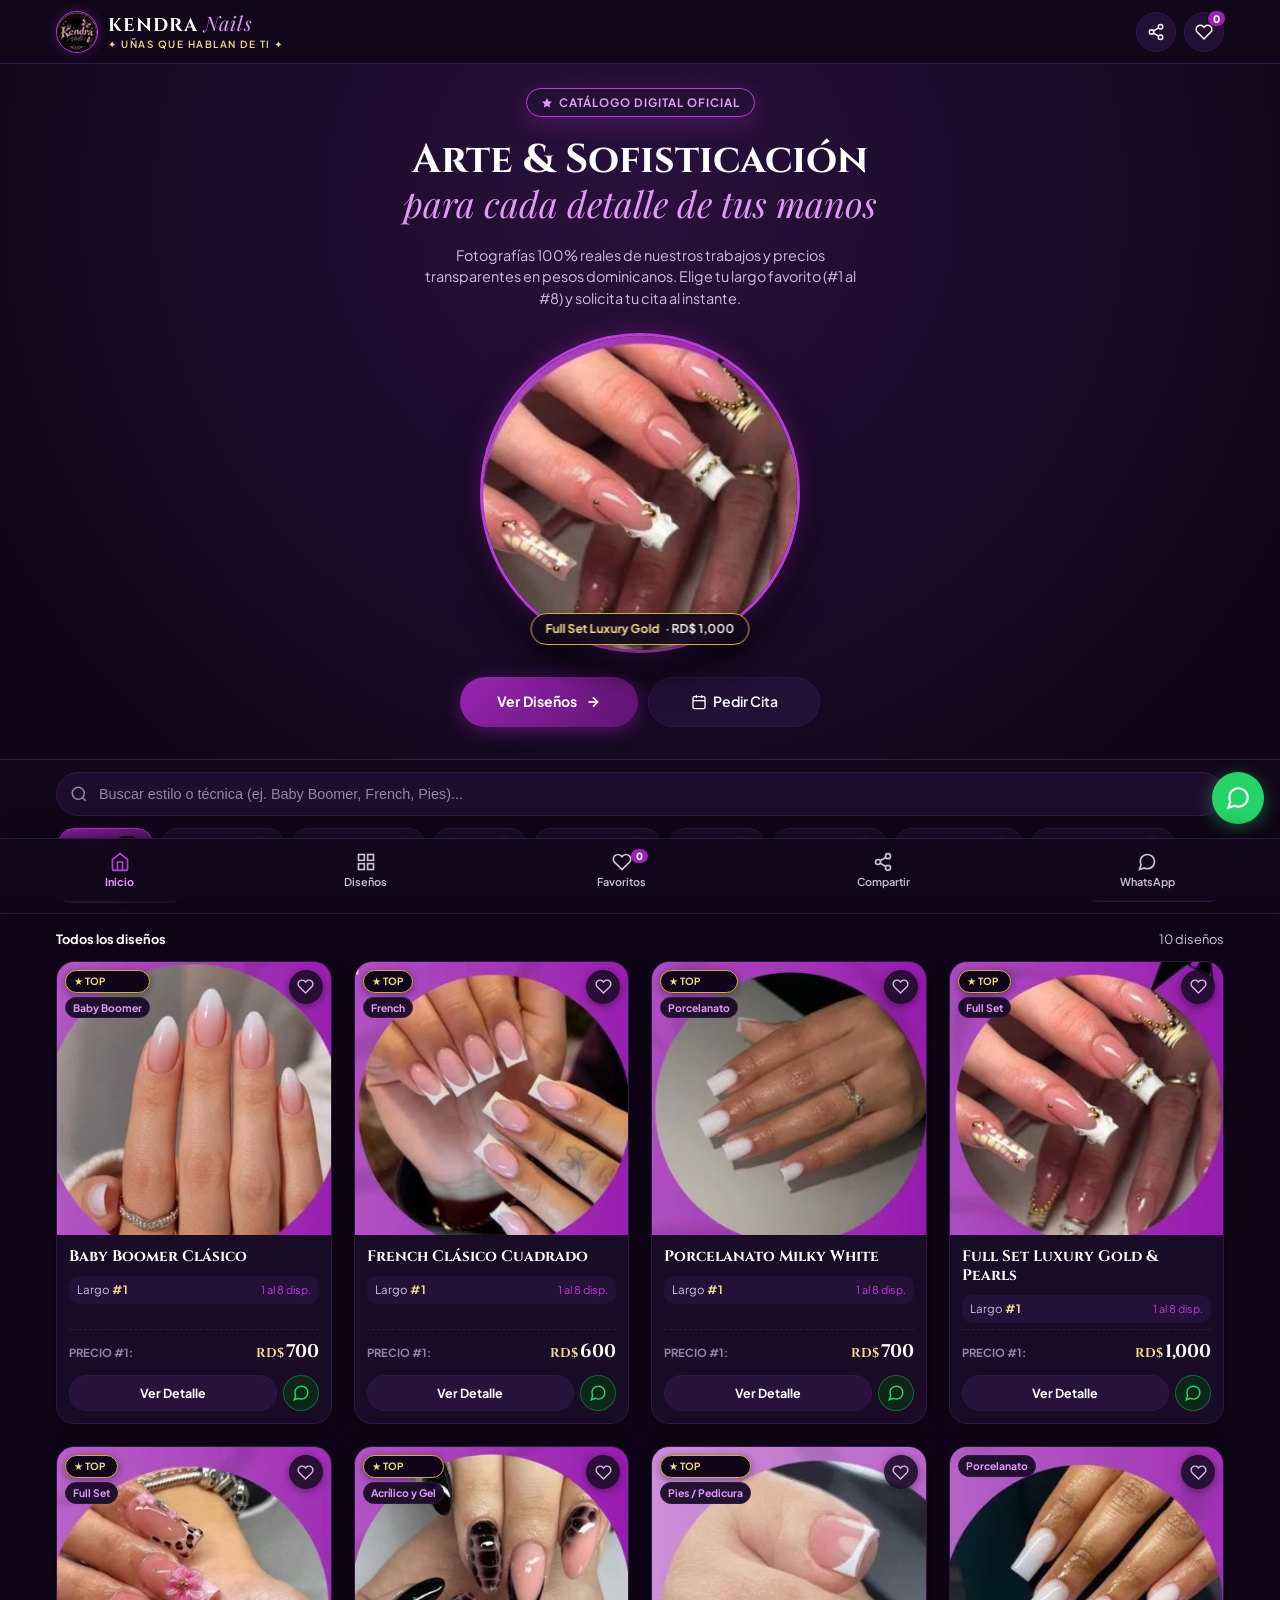
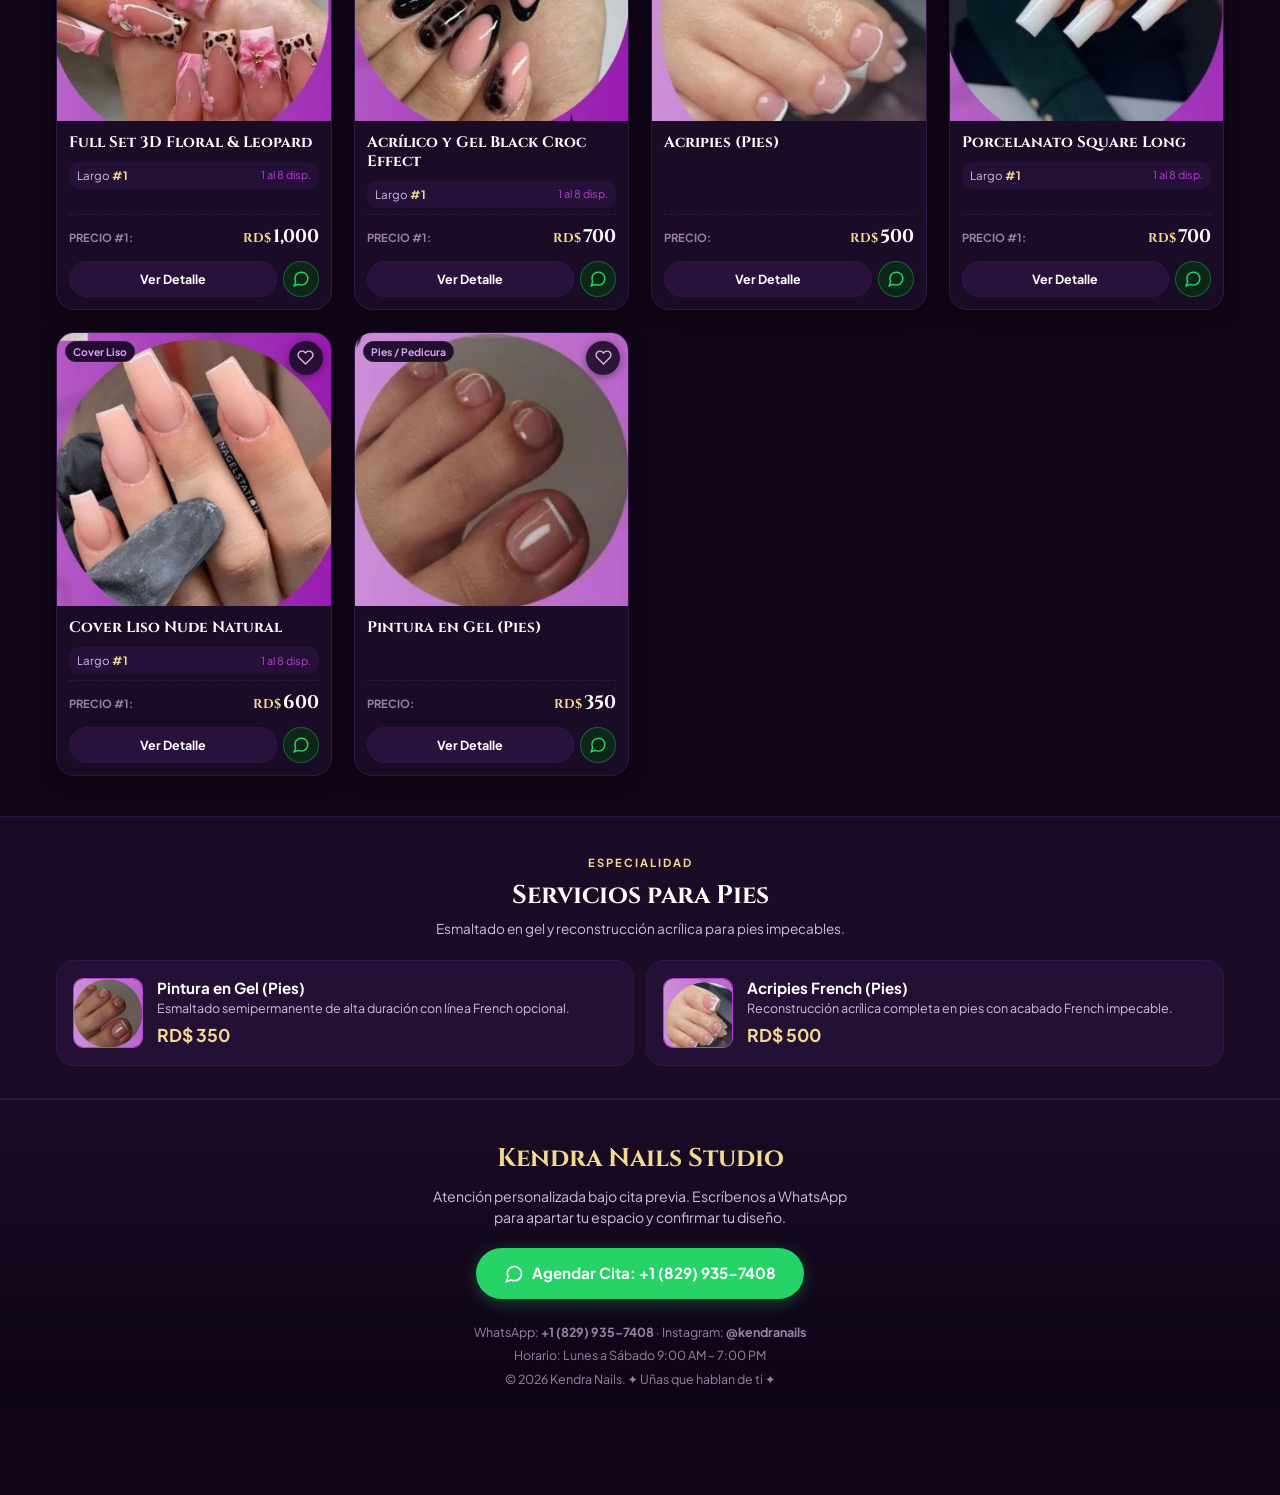
==== commit 8e24dafe: "feat: actualizar numero oficial de WhatsApp a +1 (829) 935-7408" ====
--- a/index.html
+++ b/index.html
@@ -225,15 +225,16 @@
           Atención personalizada bajo cita previa. Escríbenos a WhatsApp para apartar tu espacio y confirmar tu diseño.
         </p>
 
-        <a href="https://wa.me/8090000000?text=%C2%A1Hola%20Kendra%20Nails!%20Vi%20su%20cat%C3%A1logo%20digital%20y%20me%20gustar%C3%ADa%20agendar%20una%20cita." target="_blank" rel="noopener" style="display:inline-flex; align-items:center; gap:8px; background:var(--c-whatsapp); color:#FFF; padding:14px 28px; border-radius:var(--radius-full); font-weight:700; font-size:0.95rem; box-shadow:0 4px 16px rgba(37,211,102,0.3);">
+        <a href="https://wa.me/18299357408?text=%C2%A1Hola%20Kendra%20Nails!%20Vi%20su%20cat%C3%A1logo%20digital%20y%20me%20gustar%C3%ADa%20agendar%20una%20cita." target="_blank" rel="noopener" style="display:inline-flex; align-items:center; gap:8px; background:var(--c-whatsapp); color:#FFF; padding:14px 28px; border-radius:var(--radius-full); font-weight:700; font-size:0.95rem; box-shadow:0 4px 16px rgba(37,211,102,0.3);">
           <svg width="20" height="20" viewBox="0 0 24 24" fill="none" stroke="currentColor" stroke-width="2">
             <path d="M21 11.5a8.38 8.38 0 0 1-.9 3.8 8.5 8.5 0 0 1-7.6 4.7 8.38 8.38 0 0 1-3.8-.9L3 21l1.9-5.7a8.38 8.38 0 0 1-.9-3.8 8.5 8.5 0 0 1 4.7-7.6 8.38 8.38 0 0 1 3.8-.9h.5a8.48 8.48 0 0 1 8 8v.5z"/>
           </svg>
-          <span>Agendar Cita por WhatsApp</span>
+          <span>Agendar Cita: +1 (829) 935-7408</span>
         </a>
 
         <div style="margin-top: 24px; font-size: 0.78rem; color: var(--c-text-light);">
-          <p>Instagram: <strong>@kendranails</strong> · Horario: Lunes a Sábado 9:00 AM – 7:00 PM</p>
+          <p>WhatsApp: <strong>+1 (829) 935-7408</strong> · Instagram: <strong>@kendranails</strong></p>
+          <p style="margin-top:4px;">Horario: Lunes a Sábado 9:00 AM – 7:00 PM</p>
           <p style="margin-top:6px;">&copy; 2026 Kendra Nails. ✦ Uñas que hablan de ti ✦</p>
         </div>
       </div>
@@ -243,7 +244,7 @@
   <!-- =======================================================================
        7. BOTÓN FLOTANTE DIRECTO DE WHATSAPP
        ======================================================================= -->
-  <a href="https://wa.me/8090000000?text=%C2%A1Hola%20Kendra%20Nails!%20Vi%20su%20cat%C3%A1logo%20digital%20y%20tengo%20una%20consulta." target="_blank" rel="noopener" class="floating-wa-bubble" aria-label="Escribir por WhatsApp" title="WhatsApp Kendra Nails">
+  <a href="https://wa.me/18299357408?text=%C2%A1Hola%20Kendra%20Nails!%20Vi%20su%20cat%C3%A1logo%20digital%20y%20tengo%20una%20consulta." target="_blank" rel="noopener" class="floating-wa-bubble" aria-label="Escribir por WhatsApp" title="WhatsApp Kendra Nails (+1 829-935-7408)">
     <svg width="26" height="26" viewBox="0 0 24 24" fill="none" stroke="currentColor" stroke-width="2">
       <path d="M21 11.5a8.38 8.38 0 0 1-.9 3.8 8.5 8.5 0 0 1-7.6 4.7 8.38 8.38 0 0 1-3.8-.9L3 21l1.9-5.7a8.38 8.38 0 0 1-.9-3.8 8.5 8.5 0 0 1 4.7-7.6 8.38 8.38 0 0 1 3.8-.9h.5a8.48 8.48 0 0 1 8 8v.5z"/>
     </svg>
